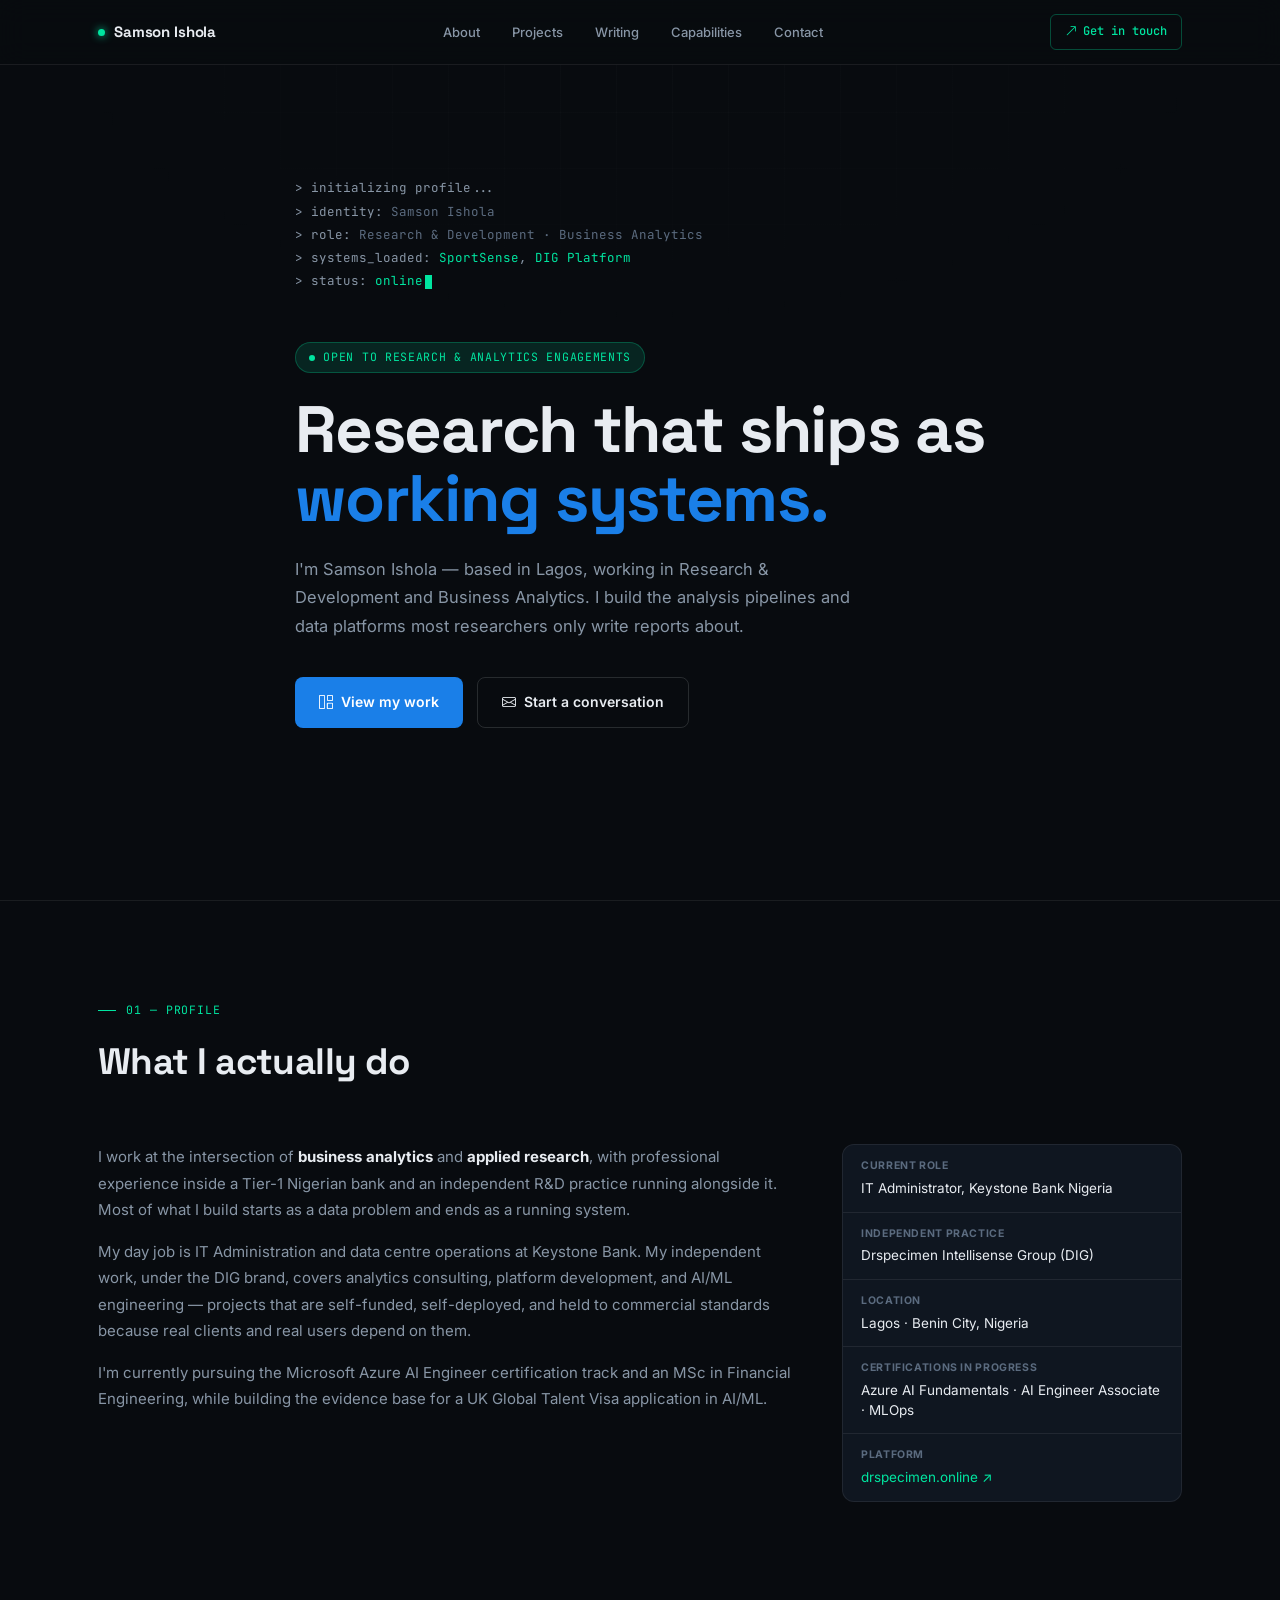
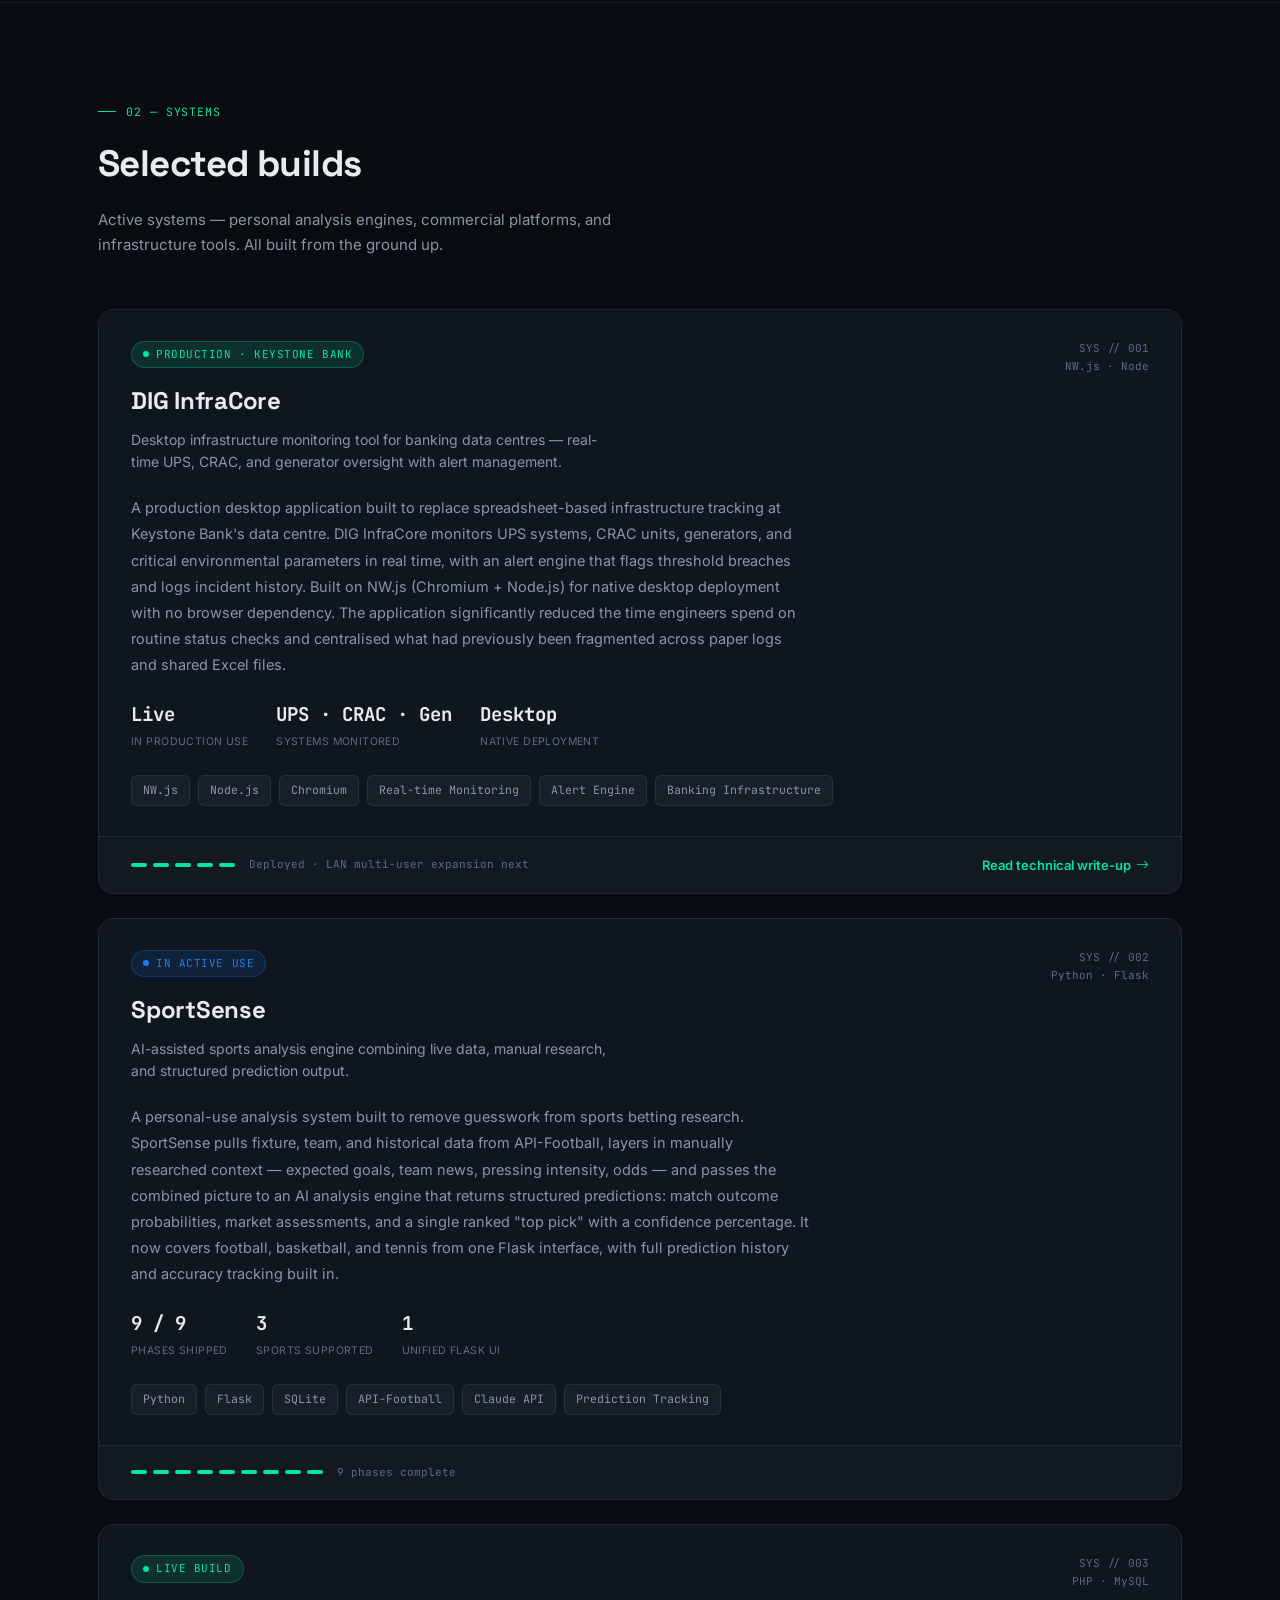
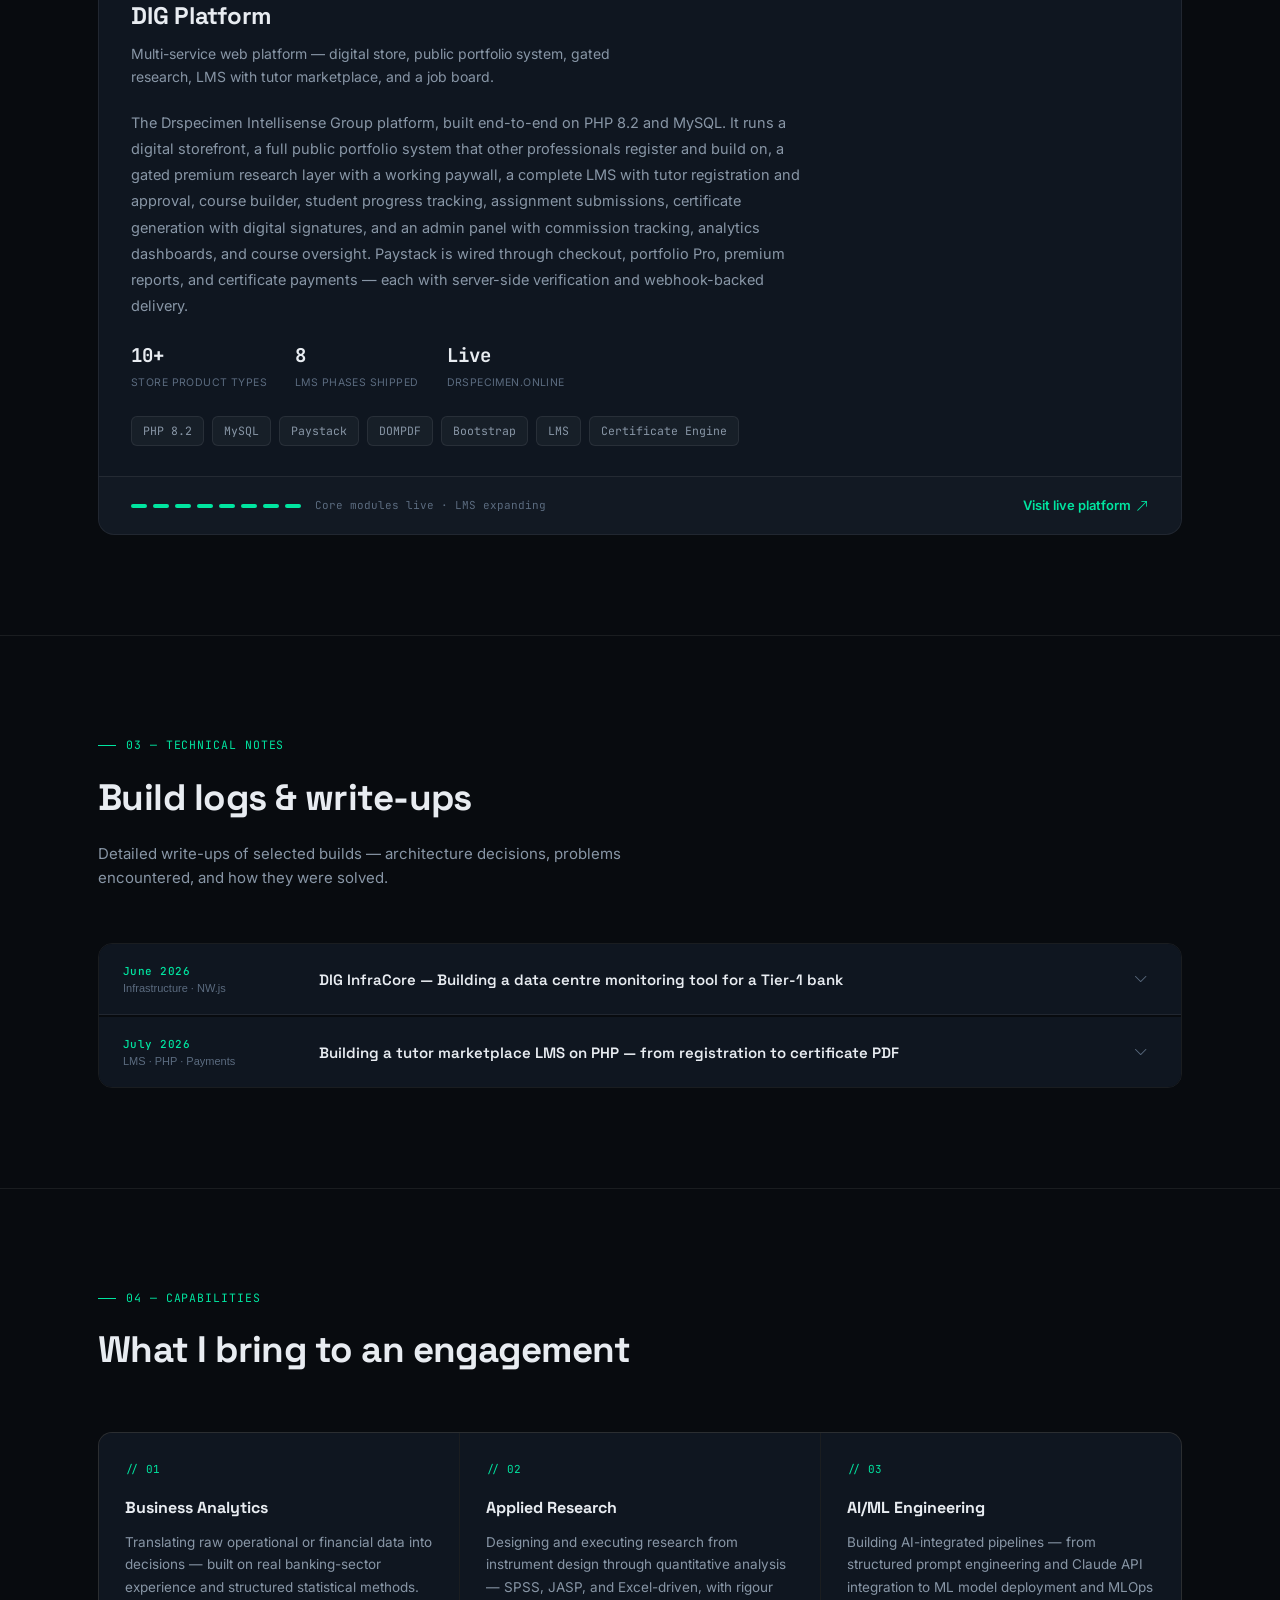
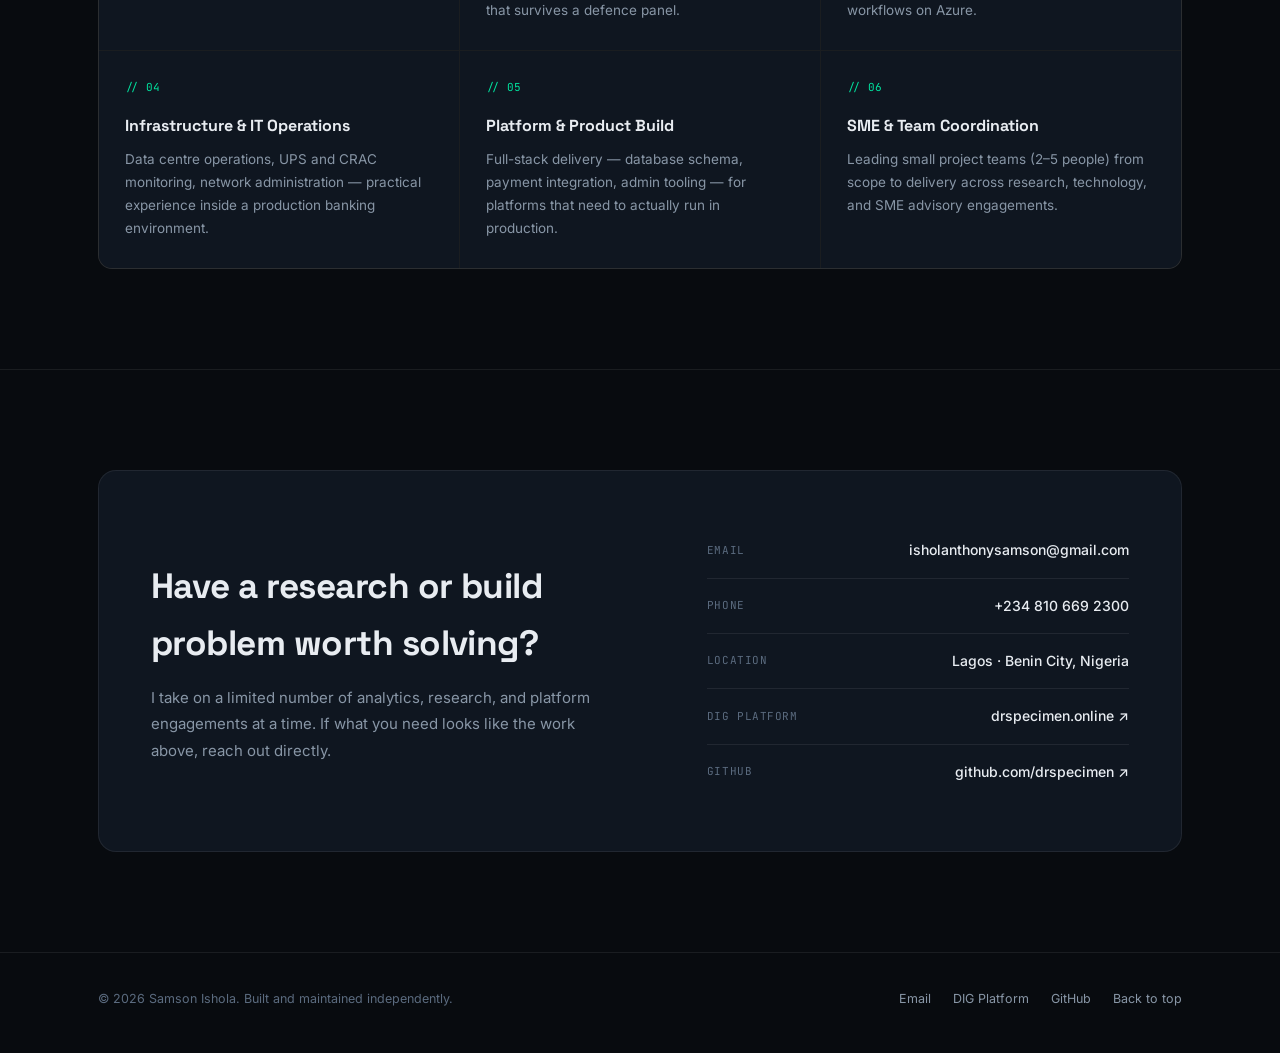
==== index.html @ 11010c59 "Add files via upload" ====
<!DOCTYPE html>
<html lang="en">
<head>
<meta charset="UTF-8">
<meta name="viewport" content="width=device-width, initial-scale=1.0">
<title>Samson Ishola — R&D, Business Analytics, AI/ML Engineering</title>
<meta name="description" content="Samson Ishola — Research & Development professional and AI/ML Engineer. Building data-driven systems including SportSense, DIG InfraCore, and the DIG Platform.">
<meta property="og:title" content="Samson Ishola — R&D & AI/ML Engineering">
<meta property="og:description" content="Research that ships as working systems. Analytics, platform builds, and AI-integrated tools from Lagos, Nigeria.">
<meta property="og:type" content="website">

<link rel="preconnect" href="https://fonts.googleapis.com">
<link href="https://fonts.googleapis.com/css2?family=Inter:wght@400;500;600;700&family=Space+Grotesk:wght@500;600;700&family=JetBrains+Mono:wght@400;500;600&display=swap" rel="stylesheet">
<link href="https://cdn.jsdelivr.net/npm/bootstrap-icons@1.11.3/font/bootstrap-icons.css" rel="stylesheet">
<link rel="stylesheet" href="assets/css/style.css">
<link rel="stylesheet" href="assets/css/writing.css">
</head>
<body>

<div class="bg-grid"></div>

<!-- NAV -->
<nav class="nav">
  <div class="nav-inner">
    <a href="#top" class="nav-brand">
      <span class="dot"></span>
      Samson Ishola
    </a>
    <div class="nav-links">
      <a href="#about">About</a>
      <a href="#projects">Projects</a>
      <a href="#writing">Writing</a>
      <a href="#capabilities">Capabilities</a>
      <a href="#contact">Contact</a>
    </div>
    <a href="#contact" class="nav-cta">
      <i class="bi bi-arrow-up-right"></i> Get in touch
    </a>
    <button class="nav-toggle" id="navToggle" aria-label="Open menu">
      <i class="bi bi-list" style="font-size:20px;"></i>
    </button>
  </div>
</nav>

<div class="mobile-menu" id="mobileMenu">
  <a href="#about">About</a>
  <a href="#projects">Projects</a>
  <a href="#writing">Writing</a>
  <a href="#capabilities">Capabilities</a>
  <a href="#contact">Contact</a>
</div>

<!-- HERO -->
<header class="hero" id="top">
  <div class="container">
    <div class="boot-console" id="bootConsole" aria-hidden="true"></div>
    <div class="hero-content" id="heroContent">
      <div class="hero-eyebrow">
        <span class="pulse"></span>
        Open to research &amp; analytics engagements
      </div>
      <h1>
        Research that ships as<br>
        <span class="accent">working systems.</span>
      </h1>
      <p class="hero-sub">
        I'm Samson Ishola — based in Lagos, working in Research &amp; Development
        and Business Analytics. I build the analysis pipelines and data
        platforms most researchers only write reports about.
      </p>
      <div class="hero-actions">
        <a href="#projects" class="btn btn-primary">
          <i class="bi bi-grid-1x2"></i> View my work
        </a>
        <a href="#contact" class="btn btn-ghost">
          <i class="bi bi-envelope"></i> Start a conversation
        </a>
      </div>
    </div>
  </div>
</header>

<!-- ABOUT -->
<section class="section" id="about">
  <div class="container">
    <div class="section-head">
      <div class="section-tag">01 — Profile</div>
      <h2>What I actually do</h2>
    </div>
    <div class="about-grid">
      <div class="about-text">
        <p>
          I work at the intersection of <strong>business analytics</strong> and
          <strong>applied research</strong>, with professional experience inside
          a Tier-1 Nigerian bank and an independent R&amp;D practice running
          alongside it. Most of what I build starts as a data problem and ends
          as a running system.
        </p>
        <p>
          My day job is IT Administration and data centre operations at
          Keystone Bank. My independent work, under the DIG brand, covers
          analytics consulting, platform development, and AI/ML engineering —
          projects that are self-funded, self-deployed, and held to commercial
          standards because real clients and real users depend on them.
        </p>
        <p>
          I'm currently pursuing the Microsoft Azure AI Engineer certification
          track and an MSc in Financial Engineering, while building the
          evidence base for a UK Global Talent Visa application in AI/ML.
        </p>
      </div>
      <div class="about-meta">
        <div class="meta-block">
          <div class="meta-label">Current role</div>
          <div class="meta-val">IT Administrator, Keystone Bank Nigeria</div>
        </div>
        <div class="meta-block">
          <div class="meta-label">Independent practice</div>
          <div class="meta-val">Drspecimen Intellisense Group (DIG)</div>
        </div>
        <div class="meta-block">
          <div class="meta-label">Location</div>
          <div class="meta-val">Lagos · Benin City, Nigeria</div>
        </div>
        <div class="meta-block">
          <div class="meta-label">Certifications in progress</div>
          <div class="meta-val">Azure AI Fundamentals · AI Engineer Associate · MLOps</div>
        </div>
        <div class="meta-block">
          <div class="meta-label">Platform</div>
          <div class="meta-val"><a href="https://drspecimen.online" target="_blank" rel="noopener" style="color:var(--mint);">drspecimen.online ↗</a></div>
        </div>
      </div>
    </div>
  </div>
</section>

<!-- PROJECTS -->
<section class="section" id="projects">
  <div class="container">
    <div class="section-head">
      <div class="section-tag">02 — Systems</div>
      <h2>Selected builds</h2>
      <p>Active systems — personal analysis engines, commercial platforms, and infrastructure tools. All built from the ground up.</p>
    </div>

    <div class="projects-list">

      <!-- DIG InfraCore -->
      <div class="project-card">
        <div class="project-top">
          <div>
            <div class="project-status status-live">
              <span class="status-dot"></span> Production · Keystone Bank
            </div>
            <div class="project-title">DIG InfraCore</div>
            <div class="project-tagline">
              Desktop infrastructure monitoring tool for banking data centres —
              real-time UPS, CRAC, and generator oversight with alert management.
            </div>
          </div>
          <div class="project-id">SYS // 001<br>NW.js · Node</div>
        </div>

        <div class="project-body">
          <p class="project-desc">
            A production desktop application built to replace spreadsheet-based
            infrastructure tracking at Keystone Bank's data centre. DIG InfraCore
            monitors UPS systems, CRAC units, generators, and critical
            environmental parameters in real time, with an alert engine that
            flags threshold breaches and logs incident history. Built on NW.js
            (Chromium + Node.js) for native desktop deployment with no
            browser dependency. The application significantly reduced the time
            engineers spend on routine status checks and centralised what had
            previously been fragmented across paper logs and shared Excel files.
          </p>

          <div class="metric-row">
            <div class="metric"><span class="num">Live</span><span class="lab">In production use</span></div>
            <div class="metric"><span class="num">UPS · CRAC · Gen</span><span class="lab">Systems monitored</span></div>
            <div class="metric"><span class="num">Desktop</span><span class="lab">Native deployment</span></div>
          </div>

          <div class="tag-row">
            <span class="stack-tag">NW.js</span>
            <span class="stack-tag">Node.js</span>
            <span class="stack-tag">Chromium</span>
            <span class="stack-tag">Real-time Monitoring</span>
            <span class="stack-tag">Alert Engine</span>
            <span class="stack-tag">Banking Infrastructure</span>
          </div>
        </div>

        <div class="project-footer">
          <div class="phase-track">
            <div class="phase-seg"></div><div class="phase-seg"></div>
            <div class="phase-seg"></div><div class="phase-seg"></div>
            <div class="phase-seg"></div>
            <span class="phase-label">Deployed · LAN multi-user expansion next</span>
          </div>
          <a href="projects/infra-core.html" class="proj-link">
            Read technical write-up <i class="bi bi-arrow-right"></i>
          </a>
        </div>
      </div>

      <!-- SportSense -->
      <div class="project-card">
        <div class="project-top">
          <div>
            <div class="project-status status-build">
              <span class="status-dot"></span> In active use
            </div>
            <div class="project-title">SportSense</div>
            <div class="project-tagline">
              AI-assisted sports analysis engine combining live data,
              manual research, and structured prediction output.
            </div>
          </div>
          <div class="project-id">SYS // 002<br>Python · Flask</div>
        </div>

        <div class="project-body">
          <p class="project-desc">
            A personal-use analysis system built to remove guesswork from sports
            betting research. SportSense pulls fixture, team, and historical
            data from API-Football, layers in manually researched context —
            expected goals, team news, pressing intensity, odds — and passes
            the combined picture to an AI analysis engine that returns
            structured predictions: match outcome probabilities, market
            assessments, and a single ranked "top pick" with a confidence
            percentage. It now covers football, basketball, and tennis from
            one Flask interface, with full prediction history and accuracy
            tracking built in.
          </p>

          <div class="metric-row">
            <div class="metric"><span class="num">9 / 9</span><span class="lab">Phases shipped</span></div>
            <div class="metric"><span class="num">3</span><span class="lab">Sports supported</span></div>
            <div class="metric"><span class="num">1</span><span class="lab">Unified Flask UI</span></div>
          </div>

          <div class="tag-row">
            <span class="stack-tag">Python</span>
            <span class="stack-tag">Flask</span>
            <span class="stack-tag">SQLite</span>
            <span class="stack-tag">API-Football</span>
            <span class="stack-tag">Claude API</span>
            <span class="stack-tag">Prediction Tracking</span>
          </div>
        </div>

        <div class="project-footer">
          <div class="phase-track">
            <div class="phase-seg"></div><div class="phase-seg"></div><div class="phase-seg"></div>
            <div class="phase-seg"></div><div class="phase-seg"></div><div class="phase-seg"></div>
            <div class="phase-seg"></div><div class="phase-seg"></div><div class="phase-seg"></div>
            <span class="phase-label">9 phases complete</span>
          </div>
        </div>
      </div>

      <!-- DIG Platform -->
      <div class="project-card">
        <div class="project-top">
          <div>
            <div class="project-status status-live">
              <span class="status-dot"></span> Live build
            </div>
            <div class="project-title">DIG Platform</div>
            <div class="project-tagline">
              Multi-service web platform — digital store, public portfolio system,
              gated research, LMS with tutor marketplace, and a job board.
            </div>
          </div>
          <div class="project-id">SYS // 003<br>PHP · MySQL</div>
        </div>

        <div class="project-body">
          <p class="project-desc">
            The Drspecimen Intellisense Group platform, built end-to-end on
            PHP 8.2 and MySQL. It runs a digital storefront, a full public
            portfolio system that other professionals register and build on,
            a gated premium research layer with a working paywall, a complete
            LMS with tutor registration and approval, course builder, student
            progress tracking, assignment submissions, certificate generation
            with digital signatures, and an admin panel with commission tracking,
            analytics dashboards, and course oversight. Paystack is wired
            through checkout, portfolio Pro, premium reports, and certificate
            payments — each with server-side verification and webhook-backed
            delivery.
          </p>

          <div class="metric-row">
            <div class="metric"><span class="num">10+</span><span class="lab">Store product types</span></div>
            <div class="metric"><span class="num">8</span><span class="lab">LMS phases shipped</span></div>
            <div class="metric"><span class="num">Live</span><span class="lab">drspecimen.online</span></div>
          </div>

          <div class="tag-row">
            <span class="stack-tag">PHP 8.2</span>
            <span class="stack-tag">MySQL</span>
            <span class="stack-tag">Paystack</span>
            <span class="stack-tag">DOMPDF</span>
            <span class="stack-tag">Bootstrap</span>
            <span class="stack-tag">LMS</span>
            <span class="stack-tag">Certificate Engine</span>
          </div>
        </div>

        <div class="project-footer">
          <div class="phase-track">
            <div class="phase-seg"></div><div class="phase-seg"></div><div class="phase-seg"></div>
            <div class="phase-seg"></div><div class="phase-seg"></div><div class="phase-seg"></div>
            <div class="phase-seg"></div><div class="phase-seg"></div>
            <span class="phase-label">Core modules live · LMS expanding</span>
          </div>
          <a href="https://drspecimen.online" target="_blank" rel="noopener" class="proj-link">
            Visit live platform <i class="bi bi-arrow-up-right"></i>
          </a>
        </div>
      </div>

    </div>
  </div>
</section>

<!-- TECHNICAL WRITING -->
<section class="section" id="writing">
  <div class="container">
    <div class="section-head">
      <div class="section-tag">03 — Technical Notes</div>
      <h2>Build logs &amp; write-ups</h2>
      <p>Detailed write-ups of selected builds — architecture decisions, problems encountered, and how they were solved.</p>
    </div>

    <div class="writing-list">

      <!-- Entry 1 — DIG InfraCore -->
      <article class="writing-entry" id="note-infracore">
        <button class="writing-toggle" onclick="toggleWriting('note-infracore')" aria-expanded="false">
          <div class="wt-left">
            <span class="wt-date">June 2026</span>
            <span class="wt-tag">Infrastructure · NW.js</span>
          </div>
          <div class="wt-title">
            DIG InfraCore — Building a data centre monitoring tool for a Tier-1 bank
          </div>
          <div class="wt-chevron"><i class="bi bi-chevron-down"></i></div>
        </button>

        <div class="writing-body" id="note-infracore-body" hidden>
          <div class="writing-content">
            <h3>The problem</h3>
            <p>
              Keystone Bank's data centre infrastructure — UPS arrays, CRAC
              cooling units, generators — was tracked across a combination of
              paper logs, shared Excel files, and individual engineer memory.
              There was no single view of system status, no threshold alerting,
              and no incident history. The cost was time: engineers spent part
              of every shift manually checking and recording readings that could
              be centralised.
            </p>

            <h3>Architecture decision: why NW.js</h3>
            <p>
              A web app was the obvious first instinct. The problem: the data
              centre environment has strict network controls and no guaranteed
              internet access for internal tools. NW.js (formerly Node-WebKit)
              gave us a Chromium rendering engine plus full Node.js access in a
              single desktop binary — no browser needed, no server to host, no
              network dependency. The UI is built in plain HTML/CSS/JS, which
              meant rapid iteration, and Node handles the file system and any
              local data persistence.
            </p>

            <h3>What it does</h3>
            <ul>
              <li>Real-time status dashboard across UPS, CRAC, and generator systems</li>
              <li>Configurable threshold alerts — visual and logged — when readings exceed set parameters</li>
              <li>Incident history log with timestamps and engineer notes</li>
              <li>Export-ready shift reports replacing the manual log sheets</li>
            </ul>

            <h3>Result</h3>
            <p>
              The tool is in production use. It replaced the fragmented tracking
              system and reduced the time spent on routine status checks. The
              next planned evolution is a LAN multi-user architecture so that
              all engineers on a shift share a single live view without needing
              a central server.
            </p>

            <!-- Screenshot placeholder — replace src with real screenshot -->
            <div class="screenshot-grid">
              <div class="screenshot-placeholder">
                <i class="bi bi-display"></i>
                <span>Dashboard screenshot</span>
                <small>Add screenshot: assets/img/infracore-dashboard.png</small>
              </div>
              <div class="screenshot-placeholder">
                <i class="bi bi-bell"></i>
                <span>Alert panel</span>
                <small>Add screenshot: assets/img/infracore-alerts.png</small>
              </div>
            </div>

            <div class="writing-tags">
              <span>NW.js</span><span>Node.js</span><span>Infrastructure</span>
              <span>Banking</span><span>Desktop App</span>
            </div>
          </div>
        </div>
      </article>

      <!-- Entry 2 — DIG LMS -->
      <article class="writing-entry" id="note-lms">
        <button class="writing-toggle" onclick="toggleWriting('note-lms')" aria-expanded="false">
          <div class="wt-left">
            <span class="wt-date">July 2026</span>
            <span class="wt-tag">LMS · PHP · Payments</span>
          </div>
          <div class="wt-title">
            Building a tutor marketplace LMS on PHP — from registration to certificate PDF
          </div>
          <div class="wt-chevron"><i class="bi bi-chevron-down"></i></div>
        </button>

        <div class="writing-body" id="note-lms-body" hidden>
          <div class="writing-content">
            <h3>Scope</h3>
            <p>
              The DIG Courses module adds a full learning management system to
              the DIG Platform — tutor registration with admin approval, a
              drag-and-drop course builder, student enrollment with Paystack
              payment handling, lesson progress tracking, assignment submissions,
              discussion forums per course, and certificate generation as a
              signed PDF.
            </p>

            <h3>The enrollment isolation problem</h3>
            <p>
              An early version of the system used a browser cookie keyed only
              by <code>course_id</code> to track enrollment. This meant that if
              two students used the same browser on the same device, the second
              student would see the first student's progress, completion status,
              and certificate — including the wrong name on the certificate.
              The fix was to remove cookie-based enrollment detection entirely
              from all page-render files and scope every lookup to the logged-in
              student's session email: <code>WHERE course_id = :cid AND student_email = :email</code>.
            </p>

            <h3>Certificate generation</h3>
            <p>
              Certificates are generated as A4 landscape PDFs using DOMPDF.
              The template embeds: the student's name, course title, issue date,
              a unique credential ID, the tutor's drawn signature (captured as
              a base64 PNG from a canvas pad in the tutor dashboard), and the
              DIG founder signature. All images are embedded as base64 data URIs
              so DOMPDF doesn't need HTTP access. The PHP GD extension is
              required — a dependency that's easy to miss on fresh XAMPP setups.
            </p>

            <h3>Commission tracking</h3>
            <p>
              When a paid course sells, the platform records the gross amount,
              the DIG platform fee (configurable in admin settings), and the
              tutor's cut in a <code>tutor_earnings</code> table. Admins can
              review per-tutor balances, see bank details, and mark payouts as
              completed. A key bug fixed during build: <code>getSetting()</code>
              returns an empty string for missing keys, not <code>null</code>,
              so using <code>??</code> instead of <code>?:</code> caused the
              commission rate to silently evaluate to 0%.
            </p>

            <div class="screenshot-grid">
              <div class="screenshot-placeholder">
                <i class="bi bi-mortarboard"></i>
                <span>Course builder</span>
                <small>Add screenshot: assets/img/lms-builder.png</small>
              </div>
              <div class="screenshot-placeholder">
                <i class="bi bi-award"></i>
                <span>Certificate PDF output</span>
                <small>Add screenshot: assets/img/lms-cert.png</small>
              </div>
            </div>

            <div class="writing-tags">
              <span>PHP 8.2</span><span>MySQL</span><span>DOMPDF</span>
              <span>Paystack</span><span>LMS</span><span>Certificate Generation</span>
            </div>
          </div>
        </div>
      </article>

      <!-- Add more entries here — template below -->
      <!--
      <article class="writing-entry" id="note-YOUR-ID">
        <button class="writing-toggle" onclick="toggleWriting('note-YOUR-ID')" aria-expanded="false">
          <div class="wt-left">
            <span class="wt-date">Month Year</span>
            <span class="wt-tag">Topic · Stack</span>
          </div>
          <div class="wt-title">Your title here</div>
          <div class="wt-chevron"><i class="bi bi-chevron-down"></i></div>
        </button>
        <div class="writing-body" id="note-YOUR-ID-body" hidden>
          <div class="writing-content">
            <h3>Section</h3>
            <p>Content here.</p>
            <div class="screenshot-grid">
              <div class="screenshot-placeholder">
                <i class="bi bi-image"></i>
                <span>Label</span>
                <small>assets/img/filename.png</small>
              </div>
            </div>
          </div>
        </div>
      </article>
      -->

    </div>
  </div>
</section>

<!-- CAPABILITIES -->
<section class="section" id="capabilities">
  <div class="container">
    <div class="section-head">
      <div class="section-tag">04 — Capabilities</div>
      <h2>What I bring to an engagement</h2>
    </div>

    <div class="cap-grid">
      <div class="cap-cell">
        <div class="cap-icon">// 01</div>
        <h4>Business Analytics</h4>
        <p>Translating raw operational or financial data into decisions — built on real banking-sector experience and structured statistical methods.</p>
      </div>
      <div class="cap-cell">
        <div class="cap-icon">// 02</div>
        <h4>Applied Research</h4>
        <p>Designing and executing research from instrument design through quantitative analysis — SPSS, JASP, and Excel-driven, with rigour that survives a defence panel.</p>
      </div>
      <div class="cap-cell">
        <div class="cap-icon">// 03</div>
        <h4>AI/ML Engineering</h4>
        <p>Building AI-integrated pipelines — from structured prompt engineering and Claude API integration to ML model deployment and MLOps workflows on Azure.</p>
      </div>
      <div class="cap-cell">
        <div class="cap-icon">// 04</div>
        <h4>Infrastructure &amp; IT Operations</h4>
        <p>Data centre operations, UPS and CRAC monitoring, network administration — practical experience inside a production banking environment.</p>
      </div>
      <div class="cap-cell">
        <div class="cap-icon">// 05</div>
        <h4>Platform &amp; Product Build</h4>
        <p>Full-stack delivery — database schema, payment integration, admin tooling — for platforms that need to actually run in production.</p>
      </div>
      <div class="cap-cell">
        <div class="cap-icon">// 06</div>
        <h4>SME &amp; Team Coordination</h4>
        <p>Leading small project teams (2–5 people) from scope to delivery across research, technology, and SME advisory engagements.</p>
      </div>
    </div>
  </div>
</section>

<!-- CONTACT -->
<section class="section" id="contact">
  <div class="container">
    <div class="contact-panel">
      <div>
        <h2>Have a research or build problem worth solving?</h2>
        <p>
          I take on a limited number of analytics, research, and platform
          engagements at a time. If what you need looks like the work above,
          reach out directly.
        </p>
      </div>
      <div class="contact-list">
        <div class="contact-row">
          <span class="k">Email</span>
          <a class="v" href="mailto:isholanthonysamson@gmail.com">isholanthonysamson@gmail.com</a>
        </div>
        <div class="contact-row">
          <span class="k">Phone</span>
          <a class="v" href="tel:+2348106692300">+234 810 669 2300</a>
        </div>
        <div class="contact-row">
          <span class="k">Location</span>
          <span class="v">Lagos · Benin City, Nigeria</span>
        </div>
        <div class="contact-row">
          <span class="k">DIG Platform</span>
          <a class="v" href="https://drspecimen.online" target="_blank" rel="noopener">drspecimen.online ↗</a>
        </div>
        <div class="contact-row">
          <span class="k">GitHub</span>
          <a class="v" href="https://github.com/drspecimen" target="_blank" rel="noopener">github.com/drspecimen ↗</a>
        </div>
      </div>
    </div>
  </div>
</section>

<!-- FOOTER -->
<footer class="site-footer">
  <div class="container">
    <div class="footer-inner">
      <small>&copy; <span id="year"></span> Samson Ishola. Built and maintained independently.</small>
      <div class="footer-links">
        <a href="mailto:isholanthonysamson@gmail.com">Email</a>
        <a href="https://drspecimen.online" target="_blank" rel="noopener">DIG Platform</a>
        <a href="https://github.com/drspecimen" target="_blank" rel="noopener">GitHub</a>
        <a href="#top">Back to top</a>
      </div>
    </div>
  </div>
</footer>

<script src="assets/js/main.js"></script>
<script>
function toggleWriting(id) {
  const article = document.getElementById(id);
  const body    = document.getElementById(id + '-body');
  const btn     = article.querySelector('.writing-toggle');
  const icon    = btn.querySelector('.wt-chevron i');
  const isOpen  = !body.hidden;

  body.hidden = isOpen;
  btn.setAttribute('aria-expanded', String(!isOpen));
  icon.className = isOpen ? 'bi bi-chevron-down' : 'bi bi-chevron-up';
  article.classList.toggle('open', !isOpen);

  if (!isOpen) {
    setTimeout(() => article.scrollIntoView({ behavior:'smooth', block:'nearest' }), 50);
  }
}
</script>
</body>
</html>
---- assets/css/style.css ----
/* ============================================================
   SAMSON ISHOLA — Portfolio
   Design tokens
============================================================ */
:root {
  --bg:        #080B0F;
  --panel:     #0F1620;
  --panel-2:   #131C28;
  --border:    rgba(232,236,241,0.08);
  --border-2:  rgba(232,236,241,0.14);
  --blue:      #1A7FE8;
  --blue-dim:  rgba(26,127,232,0.12);
  --mint:      #00E5A0;
  --mint-dim:  rgba(0,229,160,0.12);
  --text:      #E8ECF1;
  --muted:     #5B6B7F;
  --muted-2:   #8896A6;

  --font-display: 'Space Grotesk', sans-serif;
  --font-body:    'Inter', sans-serif;
  --font-mono:    'JetBrains Mono', monospace;
}

* , *::before, *::after { box-sizing: border-box; margin: 0; padding: 0; }

html { scroll-behavior: smooth; }

body {
  background: var(--bg);
  color: var(--text);
  font-family: var(--font-body);
  font-size: 15px;
  line-height: 1.6;
  overflow-x: hidden;
}

a { color: inherit; text-decoration: none; }

img { max-width: 100%; display: block; }

::selection { background: var(--blue-dim); color: var(--mint); }

/* Focus visibility */
a:focus-visible, button:focus-visible {
  outline: 2px solid var(--mint);
  outline-offset: 3px;
  border-radius: 4px;
}

@media (prefers-reduced-motion: reduce) {
  * { animation-duration: 0.01ms !important; animation-iteration-count: 1 !important; transition-duration: 0.01ms !important; }
}

.container {
  max-width: 1140px;
  margin: 0 auto;
  padding: 0 28px;
}

/* Background grid texture — subtle, like a dashboard canvas */
.bg-grid {
  position: fixed;
  inset: 0;
  z-index: 0;
  pointer-events: none;
  background-image:
    linear-gradient(rgba(232,236,241,0.025) 1px, transparent 1px),
    linear-gradient(90deg, rgba(232,236,241,0.025) 1px, transparent 1px);
  background-size: 56px 56px;
  mask-image: radial-gradient(ellipse 70% 55% at 50% 0%, black 0%, transparent 70%);
}

/* ============================================================
   NAV
============================================================ */
.nav {
  position: fixed;
  top: 0; left: 0; right: 0;
  z-index: 100;
  background: rgba(8,11,15,0.82);
  backdrop-filter: blur(14px);
  border-bottom: 1px solid var(--border);
}
.nav-inner {
  max-width: 1140px;
  margin: 0 auto;
  padding: 0 28px;
  height: 64px;
  display: flex;
  align-items: center;
  justify-content: space-between;
}
.nav-brand {
  display: flex;
  align-items: center;
  gap: 9px;
  font-family: var(--font-display);
  font-weight: 700;
  font-size: 15px;
  letter-spacing: -0.01em;
}
.nav-brand .dot {
  width: 7px; height: 7px;
  border-radius: 50%;
  background: var(--mint);
  box-shadow: 0 0 8px var(--mint);
  flex-shrink: 0;
}
.nav-links {
  display: flex;
  align-items: center;
  gap: 32px;
}
.nav-links a {
  font-size: 13px;
  font-weight: 500;
  color: var(--muted-2);
  transition: color .18s;
  position: relative;
}
.nav-links a:hover { color: var(--text); }
.nav-cta {
  font-family: var(--font-mono);
  font-size: 12px;
  font-weight: 500;
  color: var(--mint);
  border: 1px solid rgba(0,229,160,0.3);
  padding: 7px 14px;
  border-radius: 6px;
  transition: all .2s;
  display: flex;
  align-items: center;
  gap: 6px;
}
.nav-cta:hover { background: var(--mint-dim); border-color: var(--mint); }
.nav-toggle { display: none; }

@media (max-width: 760px) {
  .nav-links { display: none; }
  .nav-toggle {
    display: flex; align-items: center; justify-content: center;
    width: 34px; height: 34px; background: var(--panel);
    border: 1px solid var(--border); border-radius: 7px;
    color: var(--text); cursor: pointer;
  }
}

/* ============================================================
   HERO — boot sequence
============================================================ */
.hero {
  position: relative;
  min-height: 100vh;
  display: flex;
  align-items: center;
  padding: 140px 0 80px;
}

.boot-console {
  font-family: var(--font-mono);
  font-size: 12.5px;
  line-height: 1.85;
  color: var(--muted-2);
  margin-bottom: 36px;
  min-height: 130px;
}
.boot-line { opacity: 0; animation: bootIn 0.4s ease forwards; white-space: pre-wrap; }
.boot-line .ok { color: var(--mint); }
.boot-line .label { color: var(--muted); }
.boot-cursor {
  display: inline-block;
  width: 7px; height: 14px;
  background: var(--mint);
  margin-left: 2px;
  animation: blink 1s steps(1) infinite;
  vertical-align: middle;
}
@keyframes bootIn { to { opacity: 1; } }
@keyframes blink { 50% { opacity: 0; } }

.hero-content { opacity: 0; animation: heroReveal 0.7s ease forwards; animation-delay: 2.1s; }
@keyframes heroReveal { from { opacity: 0; transform: translateY(14px); } to { opacity: 1; transform: translateY(0); } }

.hero-eyebrow {
  display: inline-flex;
  align-items: center;
  gap: 8px;
  font-family: var(--font-mono);
  font-size: 11.5px;
  color: var(--mint);
  background: var(--mint-dim);
  border: 1px solid rgba(0,229,160,0.25);
  padding: 5px 13px;
  border-radius: 20px;
  margin-bottom: 22px;
  text-transform: uppercase;
  letter-spacing: 0.06em;
}
.hero-eyebrow .pulse {
  width: 6px; height: 6px; border-radius: 50%;
  background: var(--mint);
  animation: pulse 2s ease infinite;
}
@keyframes pulse { 0%,100% { opacity: 1; } 50% { opacity: 0.3; } }

.hero h1 {
  font-family: var(--font-display);
  font-size: clamp(2.4rem, 6vw, 4.1rem);
  font-weight: 700;
  letter-spacing: -0.02em;
  line-height: 1.05;
  margin-bottom: 22px;
  max-width: 850px;
}
.hero h1 .accent { color: var(--blue); }

.hero-sub {
  font-size: 16.5px;
  color: var(--muted-2);
  line-height: 1.75;
  max-width: 560px;
  margin-bottom: 36px;
}

.hero-actions { display: flex; gap: 14px; flex-wrap: wrap; margin-bottom: 56px; }

.btn {
  display: inline-flex;
  align-items: center;
  gap: 8px;
  padding: 13px 24px;
  border-radius: 8px;
  font-size: 14px;
  font-weight: 600;
  font-family: var(--font-body);
  cursor: pointer;
  transition: all .22s;
  border: none;
}
.btn-primary { background: var(--blue); color: #fff; }
.btn-primary:hover { background: #1568c4; transform: translateY(-1px); box-shadow: 0 6px 22px rgba(26,127,232,0.28); }
.btn-ghost { background: transparent; color: var(--text); border: 1px solid var(--border-2); }
.btn-ghost:hover { border-color: var(--mint); color: var(--mint); }

.hero-stats {
  display: grid;
  grid-template-columns: repeat(4, auto);
  gap: 38px;
}
.hstat-num {
  font-family: var(--font-mono);
  font-size: 26px;
  font-weight: 700;
  color: var(--text);
  line-height: 1;
}
.hstat-num .unit { color: var(--mint); font-size: 16px; }
.hstat-label {
  font-size: 11.5px;
  color: var(--muted);
  margin-top: 6px;
  text-transform: uppercase;
  letter-spacing: 0.04em;
}
@media (max-width: 700px) {
  .hero-stats { grid-template-columns: repeat(2, auto); gap: 28px 38px; }
}

/* ============================================================
   SECTION SCAFFOLDING
============================================================ */
.section { position: relative; padding: 100px 0; border-top: 1px solid var(--border); }
.section-head { margin-bottom: 52px; max-width: 640px; }
.section-tag {
  font-family: var(--font-mono);
  font-size: 11.5px;
  color: var(--mint);
  text-transform: uppercase;
  letter-spacing: 0.08em;
  margin-bottom: 14px;
  display: flex;
  align-items: center;
  gap: 10px;
}
.section-tag::before {
  content: '';
  width: 18px; height: 1px;
  background: var(--mint);
}
.section-head h2 {
  font-family: var(--font-display);
  font-size: clamp(1.7rem, 3.4vw, 2.3rem);
  font-weight: 700;
  letter-spacing: -0.015em;
  margin-bottom: 14px;
}
.section-head p { color: var(--muted-2); font-size: 15px; line-height: 1.7; }

/* ============================================================
   ABOUT
============================================================ */
.about-grid {
  display: grid;
  grid-template-columns: 1.1fr 0.9fr;
  gap: 56px;
  align-items: start;
}
.about-body p { color: var(--muted-2); font-size: 15.5px; line-height: 1.85; margin-bottom: 18px; }
.about-body p strong { color: var(--text); font-weight: 600; }

.focus-list { display: flex; flex-direction: column; gap: 0; margin-top: 28px; }
.focus-row {
  display: flex; align-items: baseline; gap: 16px;
  padding: 16px 0;
  border-top: 1px solid var(--border);
}
.focus-row:first-child { border-top: none; }
.focus-tag {
  font-family: var(--font-mono);
  font-size: 12px;
  color: var(--blue);
  width: 86px;
  flex-shrink: 0;
}
.focus-row span:last-child { color: var(--muted-2); font-size: 14px; }

.panel-card {
  background: var(--panel);
  border: 1px solid var(--border);
  border-radius: 14px;
  padding: 28px;
}
.panel-card-head {
  display: flex; align-items: center; justify-content: space-between;
  margin-bottom: 20px; padding-bottom: 18px;
  border-bottom: 1px solid var(--border);
}
.panel-card-head span {
  font-family: var(--font-mono);
  font-size: 11px;
  color: var(--muted);
  text-transform: uppercase;
  letter-spacing: 0.06em;
}
.dot-row { display: flex; gap: 5px; }
.dot-row i { width: 7px; height: 7px; border-radius: 50%; background: var(--border-2); }
.dot-row i:nth-child(1) { background: #E8584F; }
.dot-row i:nth-child(2) { background: #F0B132; }
.dot-row i:nth-child(3) { background: var(--mint); }

.stack-row { display: flex; align-items: center; justify-content: space-between; padding: 11px 0; border-bottom: 1px solid var(--border); }
.stack-row:last-child { border-bottom: none; }
.stack-row .k { font-size: 13px; color: var(--muted-2); }
.stack-row .v { font-family: var(--font-mono); font-size: 12.5px; color: var(--text); }

/* ============================================================
   PROJECTS — "deployed systems" treatment
============================================================ */
.projects-list { display: flex; flex-direction: column; gap: 24px; }

.project-card {
  background: var(--panel);
  border: 1px solid var(--border);
  border-radius: 16px;
  overflow: hidden;
  transition: border-color .25s;
}
.project-card:hover { border-color: var(--border-2); }

.project-top {
  display: flex; align-items: flex-start; justify-content: space-between;
  gap: 24px;
  padding: 30px 32px 0;
}
.project-status {
  display: inline-flex; align-items: center; gap: 7px;
  font-family: var(--font-mono);
  font-size: 11px;
  text-transform: uppercase;
  letter-spacing: 0.05em;
  padding: 4px 11px;
  border-radius: 20px;
  margin-bottom: 14px;
}
.status-live { background: var(--mint-dim); color: var(--mint); border: 1px solid rgba(0,229,160,0.25); }
.status-build { background: var(--blue-dim); color: var(--blue); border: 1px solid rgba(26,127,232,0.25); }
.status-dot { width: 6px; height: 6px; border-radius: 50%; background: currentColor; }

.project-title { font-family: var(--font-display); font-size: 1.5rem; font-weight: 700; margin-bottom: 8px; letter-spacing: -0.01em; }
.project-tagline { color: var(--muted-2); font-size: 14px; max-width: 480px; line-height: 1.6; }

.project-id { font-family: var(--font-mono); font-size: 11px; color: var(--muted); text-align: right; flex-shrink: 0; white-space: nowrap; }

.project-body { padding: 22px 32px 30px; }
.project-desc { color: var(--muted-2); font-size: 14.5px; line-height: 1.8; margin-bottom: 22px; max-width: 680px; }

.metric-row { display: flex; gap: 28px; margin-bottom: 24px; flex-wrap: wrap; }
.metric { display: flex; flex-direction: column; gap: 4px; }
.metric .num { font-family: var(--font-mono); font-size: 19px; font-weight: 700; color: var(--text); }
.metric .lab { font-size: 10.5px; color: var(--muted); text-transform: uppercase; letter-spacing: 0.04em; }

.tag-row { display: flex; gap: 8px; flex-wrap: wrap; }
.stack-tag {
  font-family: var(--font-mono);
  font-size: 11.5px;
  color: var(--muted-2);
  background: rgba(232,236,241,0.04);
  border: 1px solid var(--border);
  padding: 5px 11px;
  border-radius: 6px;
}

.project-footer {
  display: flex; align-items: center; justify-content: space-between;
  padding: 18px 32px;
  border-top: 1px solid var(--border);
  background: rgba(255,255,255,0.012);
}
.phase-track { display: flex; align-items: center; gap: 6px; }
.phase-seg { width: 16px; height: 4px; border-radius: 2px; background: var(--mint); }
.phase-seg.todo { background: var(--border-2); }
.phase-label { font-family: var(--font-mono); font-size: 11px; color: var(--muted); margin-left: 8px; }

.project-link { font-size: 13px; font-weight: 600; color: var(--blue); display: flex; align-items: center; gap: 6px; transition: gap .2s; }
.project-link:hover { gap: 9px; color: var(--mint); }

@media (max-width: 700px) {
  .project-top { flex-direction: column; gap: 8px; padding: 26px 22px 0; }
  .project-id { text-align: left; }
  .project-body { padding: 18px 22px 26px; }
  .project-footer { padding: 16px 22px; flex-direction: column; gap: 10px; align-items: flex-start; }
}

/* ============================================================
   CAPABILITIES
============================================================ */
.cap-grid { display: grid; grid-template-columns: repeat(3, 1fr); gap: 1px; background: var(--border); border-radius: 14px; overflow: hidden; border: 1px solid var(--border); }
.cap-cell { background: var(--panel); padding: 28px 26px; }
.cap-icon { font-family: var(--font-mono); font-size: 11px; color: var(--mint); margin-bottom: 16px; }
.cap-cell h4 { font-family: var(--font-display); font-size: 16px; font-weight: 700; margin-bottom: 10px; }
.cap-cell p { font-size: 13.5px; color: var(--muted-2); line-height: 1.7; }
@media (max-width: 760px) { .cap-grid { grid-template-columns: 1fr; } }

/* ============================================================
   CONTACT
============================================================ */
.contact-panel {
  background: var(--panel);
  border: 1px solid var(--border);
  border-radius: 18px;
  padding: 52px;
  display: grid;
  grid-template-columns: 1.1fr 0.9fr;
  gap: 40px;
  align-items: center;
}
.contact-panel h2 { font-family: var(--font-display); font-size: clamp(1.7rem, 3vw, 2.2rem); font-weight: 700; margin-bottom: 14px; letter-spacing: -0.015em; }
.contact-panel > div:first-child p { color: var(--muted-2); font-size: 15px; line-height: 1.75; max-width: 460px; }

.contact-list { display: flex; flex-direction: column; gap: 0; }
.contact-row {
  display: flex; align-items: center; justify-content: space-between;
  padding: 16px 0;
  border-bottom: 1px solid var(--border);
  transition: padding-left .2s;
}
.contact-row:last-child { border-bottom: none; }
.contact-row:hover { padding-left: 6px; }
.contact-row .k { font-family: var(--font-mono); font-size: 11px; color: var(--muted); text-transform: uppercase; letter-spacing: 0.05em; }
.contact-row .v { font-size: 14px; color: var(--text); font-weight: 500; }
.contact-row a.v:hover { color: var(--mint); }

@media (max-width: 760px) {
  .contact-panel { grid-template-columns: 1fr; padding: 32px 26px; }
}

/* ============================================================
   FOOTER
============================================================ */
.site-footer { padding: 36px 0 44px; border-top: 1px solid var(--border); }
.footer-inner { display: flex; align-items: center; justify-content: space-between; flex-wrap: wrap; gap: 14px; }
.footer-inner small { color: var(--muted); font-size: 12.5px; }
.footer-links { display: flex; gap: 22px; }
.footer-links a { font-size: 12.5px; color: var(--muted-2); transition: color .18s; }
.footer-links a:hover { color: var(--mint); }

/* ============================================================
   MOBILE MENU
============================================================ */
.mobile-menu {
  position: fixed; inset: 64px 0 0 0; z-index: 99;
  background: var(--bg);
  display: none;
  flex-direction: column;
  padding: 32px 28px;
  gap: 4px;
}
.mobile-menu.open { display: flex; }
.mobile-menu a {
  font-family: var(--font-display);
  font-size: 22px; font-weight: 600;
  padding: 16px 0;
  border-bottom: 1px solid var(--border);
  color: var(--text);
}

@media (max-width: 760px) {
  .hero { padding: 110px 0 60px; }
  .about-grid { grid-template-columns: 1fr; gap: 36px; }
  .section { padding: 70px 0; }
}
---- assets/css/writing.css ----
/* ============================================================
   WRITING SECTION — Technical notes & build logs
   Extends the existing style.css design tokens
============================================================ */

/* ── Section nav update for Writing link ── */
.section-head p {
  color: var(--muted-2);
  font-size: 15px;
  max-width: 560px;
  margin-top: 10px;
  line-height: 1.65;
}

/* ── Writing list ── */
.writing-list {
  display: flex;
  flex-direction: column;
  gap: 2px;
  border: 1px solid var(--border);
  border-radius: 14px;
  overflow: hidden;
}

/* ── Writing entry ── */
.writing-entry {
  background: var(--panel);
  border-bottom: 1px solid var(--border);
  transition: background .18s;
}
.writing-entry:last-child { border-bottom: none; }
.writing-entry.open { background: var(--panel-2); }

/* ── Toggle button ── */
.writing-toggle {
  width: 100%;
  background: none;
  border: none;
  cursor: pointer;
  padding: 20px 24px;
  display: grid;
  grid-template-columns: 180px 1fr 32px;
  align-items: center;
  gap: 16px;
  text-align: left;
  color: var(--text);
  transition: background .18s;
}
.writing-toggle:hover { background: rgba(255,255,255,.03); }

@media (max-width: 640px) {
  .writing-toggle {
    grid-template-columns: 1fr 28px;
    grid-template-rows: auto auto;
  }
  .wt-left { grid-column: 1; }
  .wt-title { grid-column: 1; }
  .wt-chevron { grid-column: 2; grid-row: 1; }
}

.wt-left {
  display: flex;
  flex-direction: column;
  gap: 4px;
}
.wt-date {
  font-family: var(--font-mono);
  font-size: 11px;
  color: var(--mint);
  font-weight: 500;
  letter-spacing: .04em;
}
.wt-tag {
  font-size: 11px;
  color: var(--muted);
  font-weight: 500;
}
.wt-title {
  font-family: var(--font-display);
  font-size: 15px;
  font-weight: 600;
  color: var(--text);
  line-height: 1.4;
}
.writing-entry.open .wt-title { color: var(--mint); }
.wt-chevron {
  display: flex;
  align-items: center;
  justify-content: center;
  color: var(--muted);
  font-size: 14px;
  transition: transform .22s;
}
.writing-entry.open .wt-chevron { color: var(--mint); }

/* ── Writing body ── */
.writing-body {
  padding: 0 24px 24px;
}
.writing-content {
  border-top: 1px solid var(--border);
  padding-top: 22px;
  max-width: 740px;
}
.writing-content h3 {
  font-family: var(--font-display);
  font-size: 13px;
  font-weight: 700;
  color: var(--mint);
  text-transform: uppercase;
  letter-spacing: .08em;
  margin-bottom: 10px;
  margin-top: 22px;
}
.writing-content h3:first-child { margin-top: 0; }
.writing-content p {
  font-size: 14.5px;
  color: var(--muted-2);
  line-height: 1.75;
  margin-bottom: 14px;
}
.writing-content ul {
  padding-left: 20px;
  margin-bottom: 14px;
}
.writing-content li {
  font-size: 14.5px;
  color: var(--muted-2);
  line-height: 1.75;
  margin-bottom: 6px;
}
.writing-content code {
  font-family: var(--font-mono);
  font-size: 12.5px;
  background: rgba(26,127,232,.1);
  color: var(--mint);
  padding: 2px 7px;
  border-radius: 4px;
}

/* ── Screenshot grid ── */
.screenshot-grid {
  display: grid;
  grid-template-columns: repeat(auto-fill, minmax(260px, 1fr));
  gap: 12px;
  margin: 20px 0;
}
.screenshot-placeholder {
  background: var(--panel);
  border: 1px dashed var(--border-2);
  border-radius: 10px;
  padding: 28px 20px;
  text-align: center;
  display: flex;
  flex-direction: column;
  align-items: center;
  gap: 8px;
}
.screenshot-placeholder i {
  font-size: 28px;
  color: var(--muted);
}
.screenshot-placeholder span {
  font-size: 13px;
  font-weight: 600;
  color: var(--muted-2);
}
.screenshot-placeholder small {
  font-family: var(--font-mono);
  font-size: 11px;
  color: var(--muted);
}
/* Real screenshots */
.screenshot-grid img {
  width: 100%;
  border-radius: 10px;
  border: 1px solid var(--border);
}

/* ── Writing tags ── */
.writing-tags {
  display: flex;
  flex-wrap: wrap;
  gap: 6px;
  margin-top: 18px;
}
.writing-tags span {
  font-family: var(--font-mono);
  font-size: 11px;
  background: rgba(0,229,160,.08);
  color: var(--mint);
  border: 1px solid rgba(0,229,160,.2);
  border-radius: 20px;
  padding: 3px 10px;
}

/* ── Project footer link ── */
.proj-link {
  display: inline-flex;
  align-items: center;
  gap: 5px;
  font-size: 13px;
  font-weight: 600;
  color: var(--mint);
  transition: gap .18s;
}
.proj-link:hover { gap: 8px; }

/* ── About section improvements ── */
.about-grid {
  display: grid;
  grid-template-columns: 1fr 340px;
  gap: 48px;
  align-items: start;
}
@media (max-width: 800px) {
  .about-grid { grid-template-columns: 1fr; gap: 32px; }
}
.about-text p {
  font-size: 15px;
  color: var(--muted-2);
  line-height: 1.75;
  margin-bottom: 16px;
}
.about-text strong { color: var(--text); }
.about-meta {
  background: var(--panel);
  border: 1px solid var(--border);
  border-radius: 12px;
  overflow: hidden;
}
.meta-block {
  padding: 13px 18px;
  border-bottom: 1px solid var(--border);
}
.meta-block:last-child { border-bottom: none; }
.meta-label {
  font-size: 10.5px;
  font-weight: 700;
  color: var(--muted);
  text-transform: uppercase;
  letter-spacing: .06em;
  margin-bottom: 4px;
}
.meta-val {
  font-size: 13.5px;
  color: var(--text);
  line-height: 1.45;
}
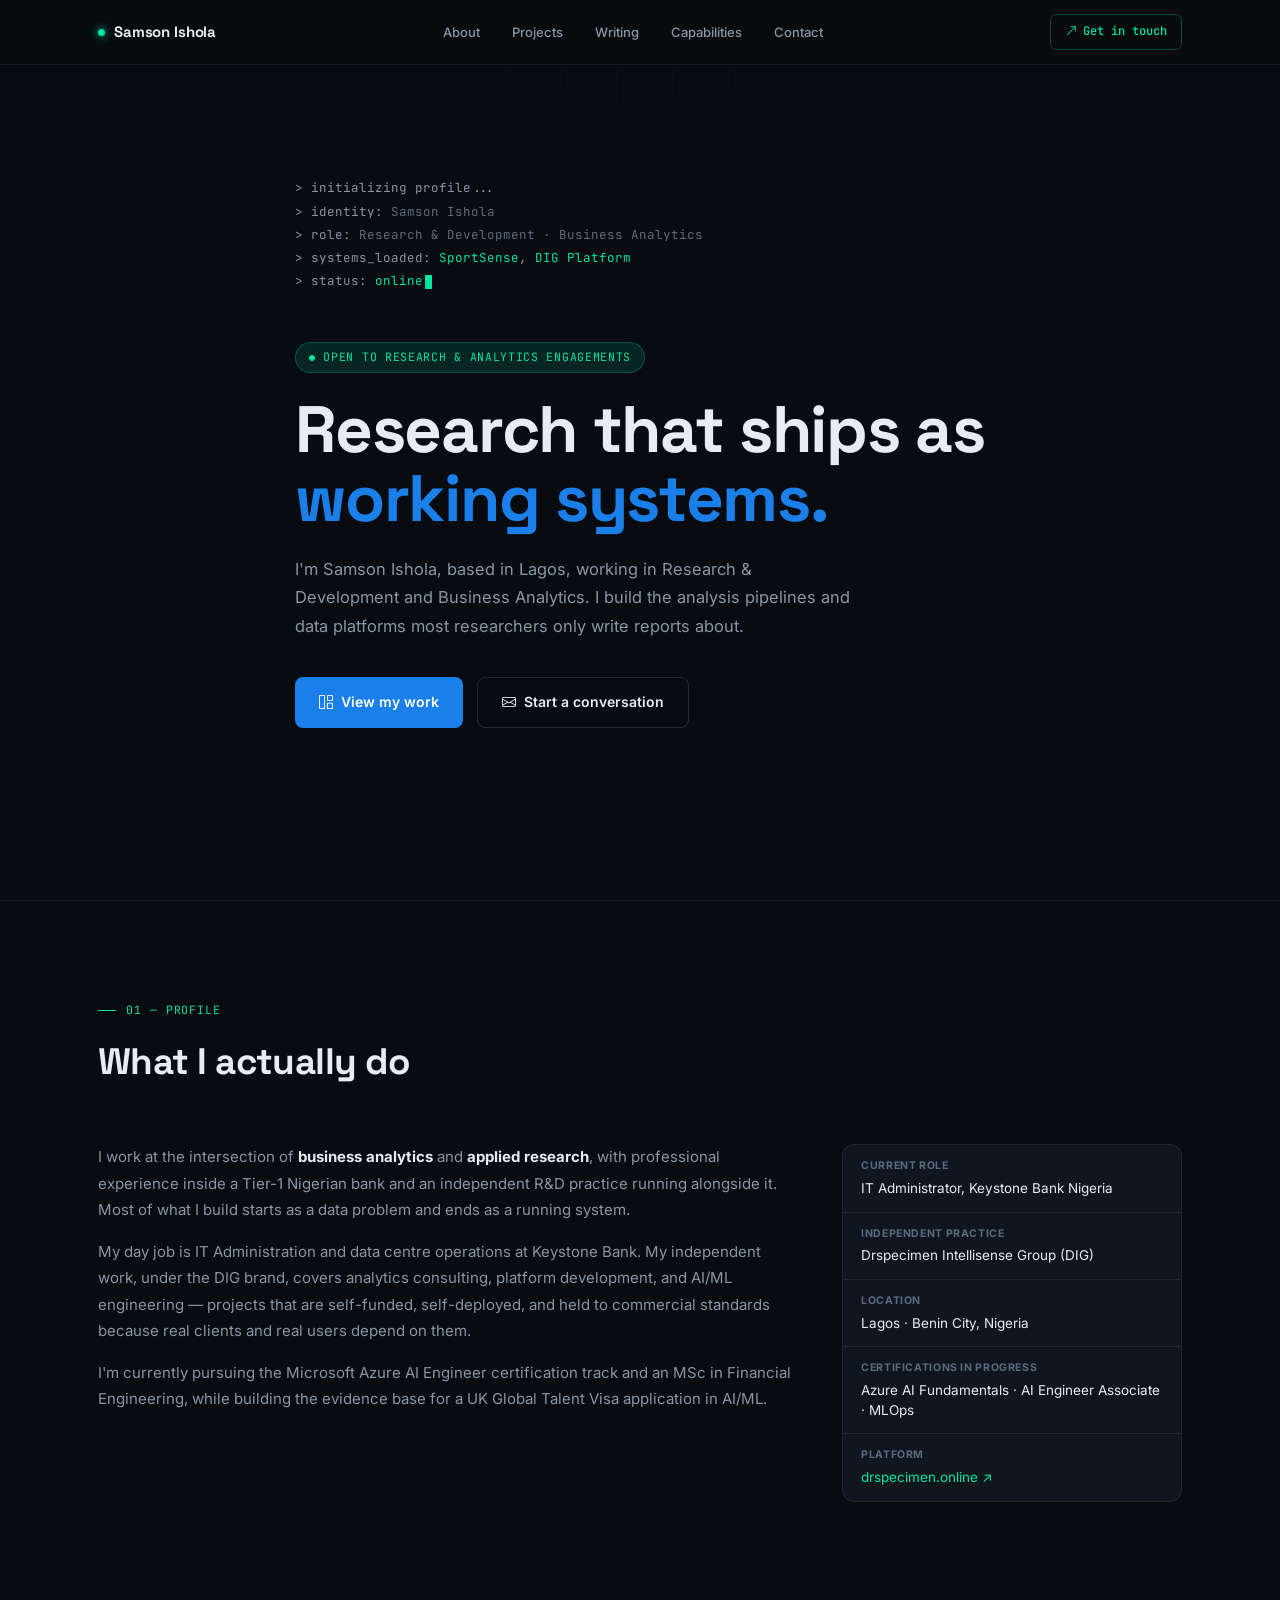
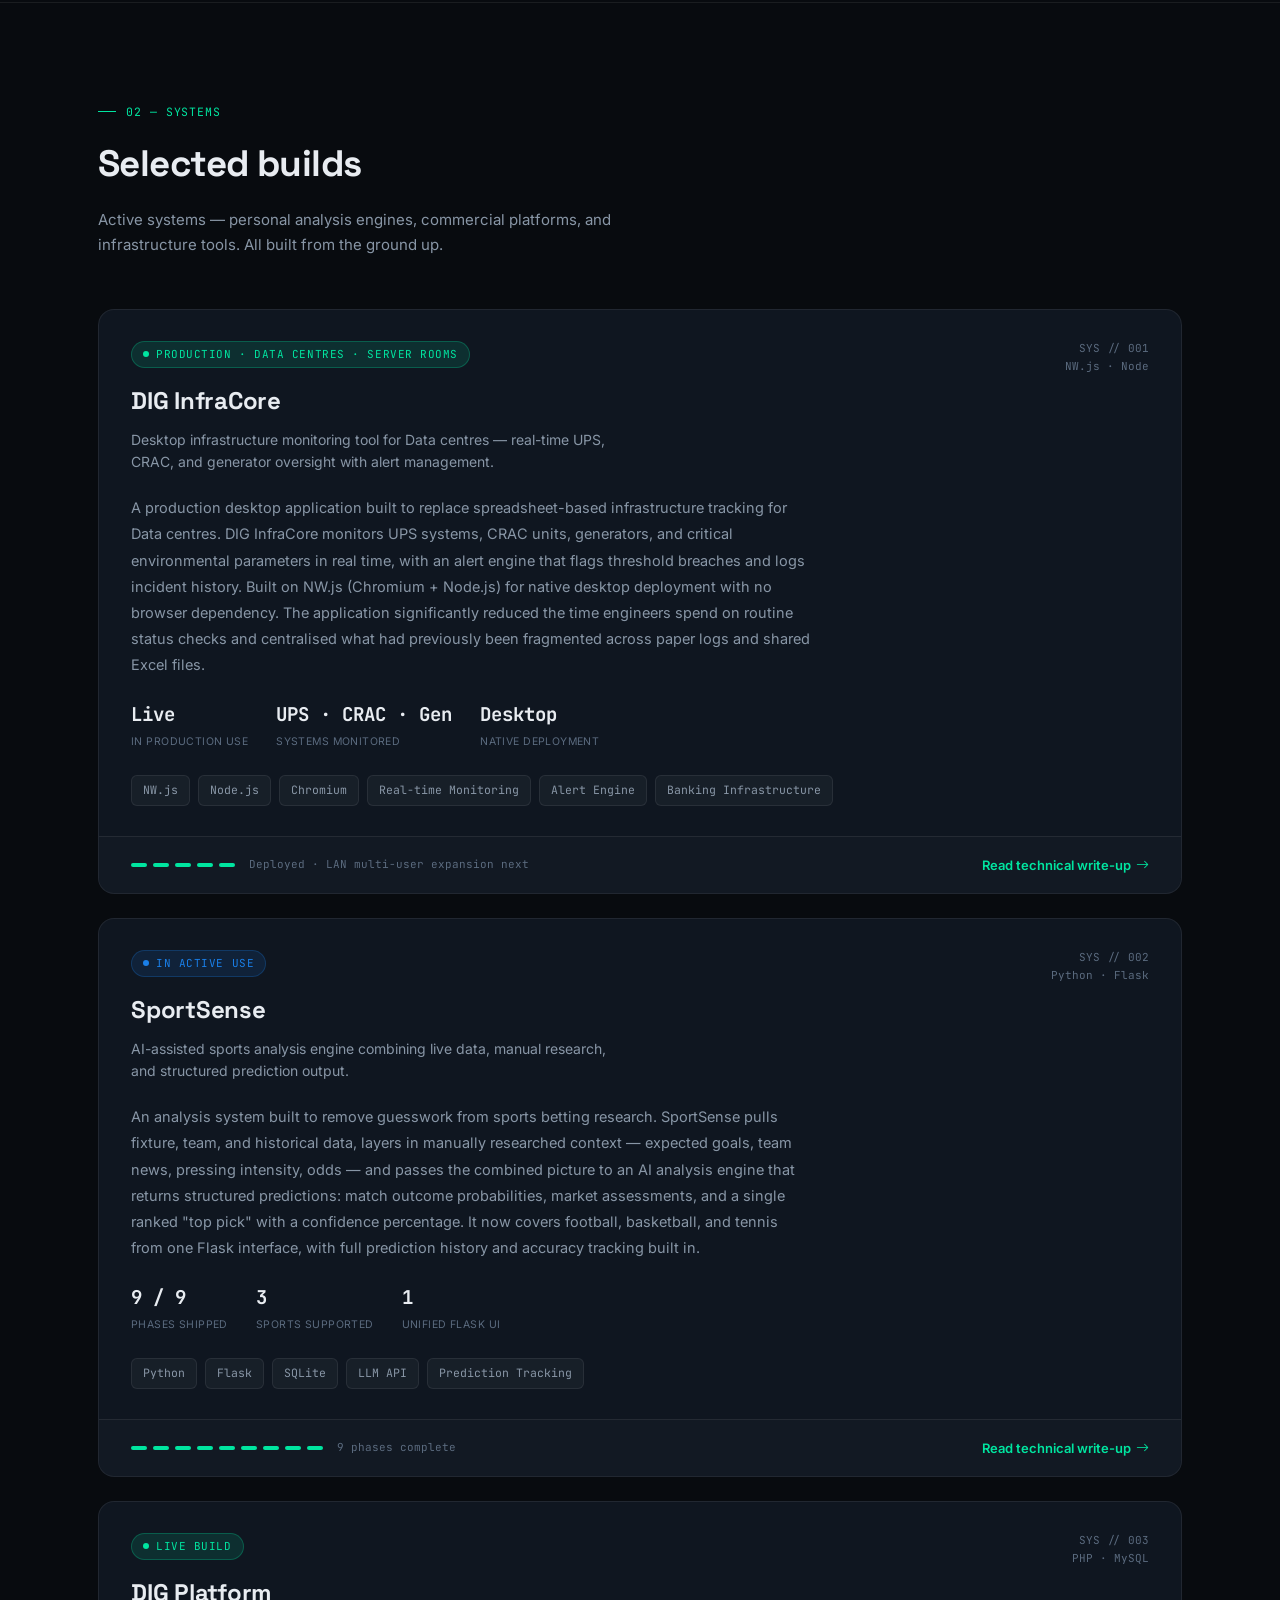
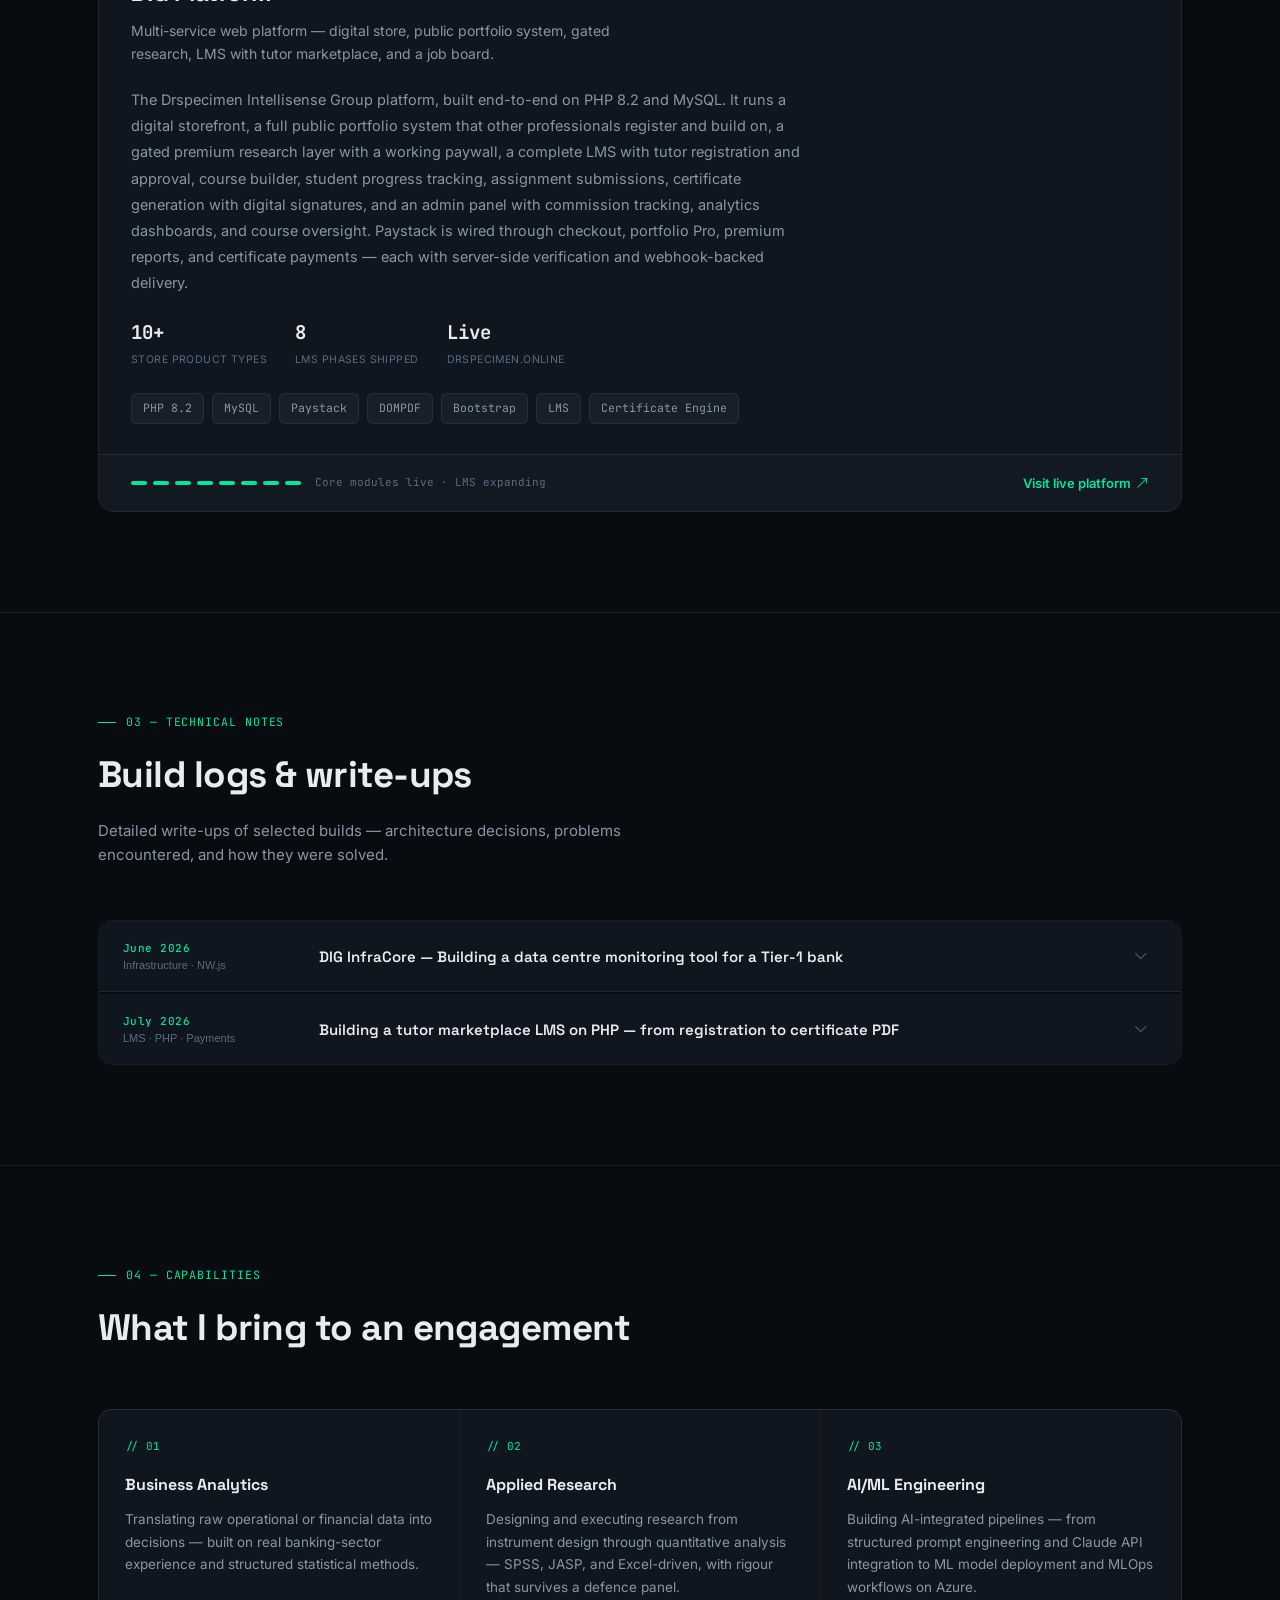
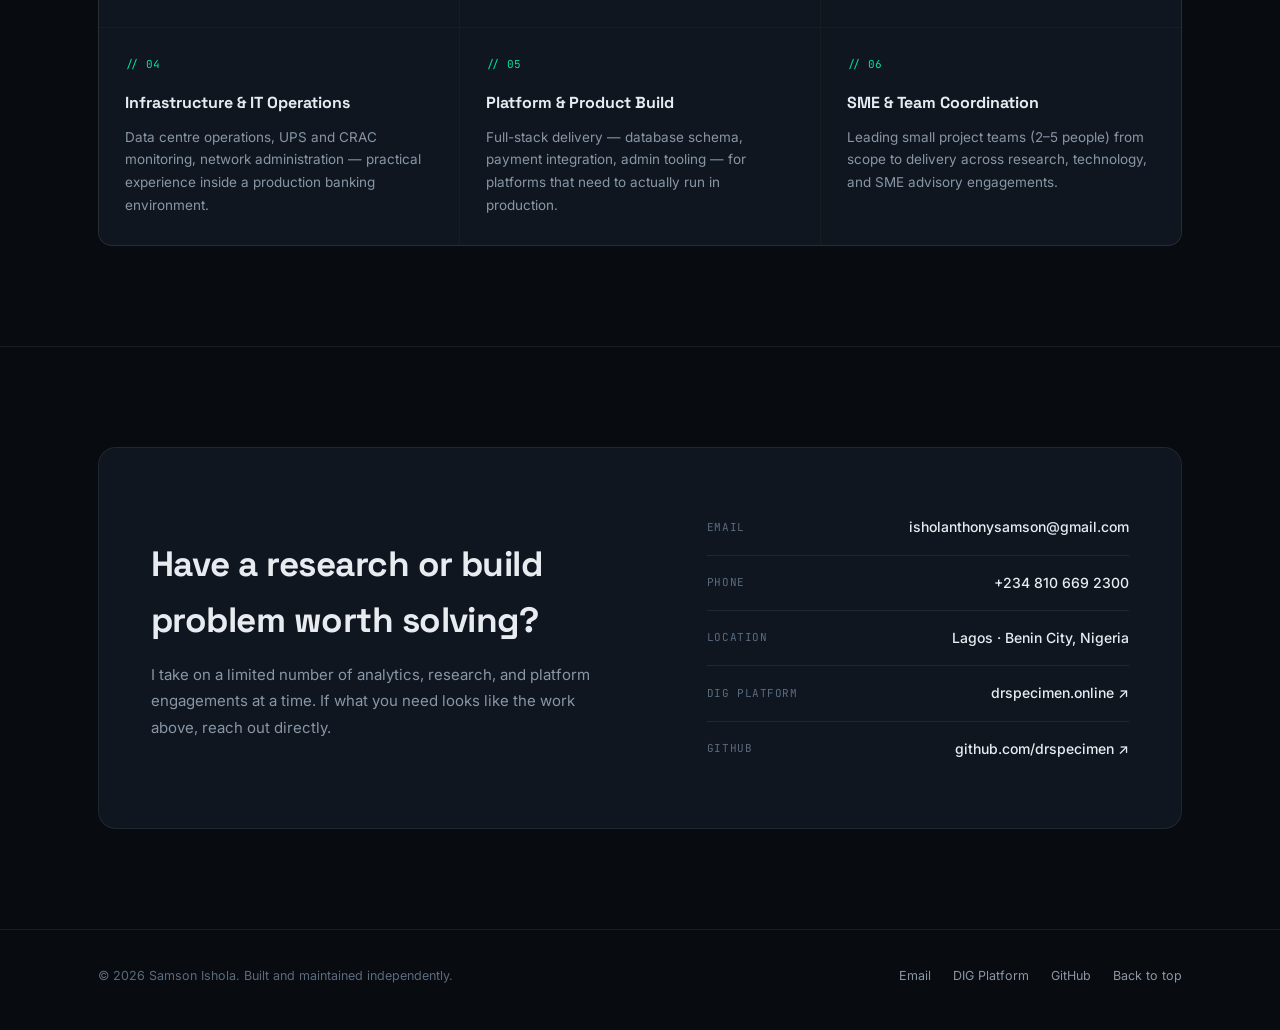
==== commit 73758d33: "Update index.html" ====
--- a/index.html
+++ b/index.html
@@ -64,7 +64,7 @@
         <span class="accent">working systems.</span>
       </h1>
       <p class="hero-sub">
-        I'm Samson Ishola — based in Lagos, working in Research &amp; Development
+        I'm Samson Ishola, based in Lagos, working in Research &amp; Development
         and Business Analytics. I build the analysis pipelines and data
         platforms most researchers only write reports about.
       </p>
@@ -151,11 +151,11 @@
         <div class="project-top">
           <div>
             <div class="project-status status-live">
-              <span class="status-dot"></span> Production · Keystone Bank
+              <span class="status-dot"></span> Production · Data Centres · Server Rooms
             </div>
             <div class="project-title">DIG InfraCore</div>
             <div class="project-tagline">
-              Desktop infrastructure monitoring tool for banking data centres —
+              Desktop infrastructure monitoring tool for Data centres —
               real-time UPS, CRAC, and generator oversight with alert management.
             </div>
           </div>
@@ -165,7 +165,7 @@
         <div class="project-body">
           <p class="project-desc">
             A production desktop application built to replace spreadsheet-based
-            infrastructure tracking at Keystone Bank's data centre. DIG InfraCore
+            infrastructure tracking for Data centres. DIG InfraCore
             monitors UPS systems, CRAC units, generators, and critical
             environmental parameters in real time, with an alert engine that
             flags threshold breaches and logs incident history. Built on NW.js
@@ -222,9 +222,9 @@
 
         <div class="project-body">
           <p class="project-desc">
-            A personal-use analysis system built to remove guesswork from sports
+            An analysis system built to remove guesswork from sports
             betting research. SportSense pulls fixture, team, and historical
-            data from API-Football, layers in manually researched context —
+            data, layers in manually researched context —
             expected goals, team news, pressing intensity, odds — and passes
             the combined picture to an AI analysis engine that returns
             structured predictions: match outcome probabilities, market
@@ -244,8 +244,7 @@
             <span class="stack-tag">Python</span>
             <span class="stack-tag">Flask</span>
             <span class="stack-tag">SQLite</span>
-            <span class="stack-tag">API-Football</span>
-            <span class="stack-tag">Claude API</span>
+            <span class="stack-tag">LLM API</span>
             <span class="stack-tag">Prediction Tracking</span>
           </div>
         </div>
@@ -257,6 +256,9 @@
             <div class="phase-seg"></div><div class="phase-seg"></div><div class="phase-seg"></div>
             <span class="phase-label">9 phases complete</span>
           </div>
+          <a href="projects/sportsense.html" class="proj-link">
+            Read technical write-up <i class="bi bi-arrow-right"></i>
+          </a>
         </div>
       </div>
 
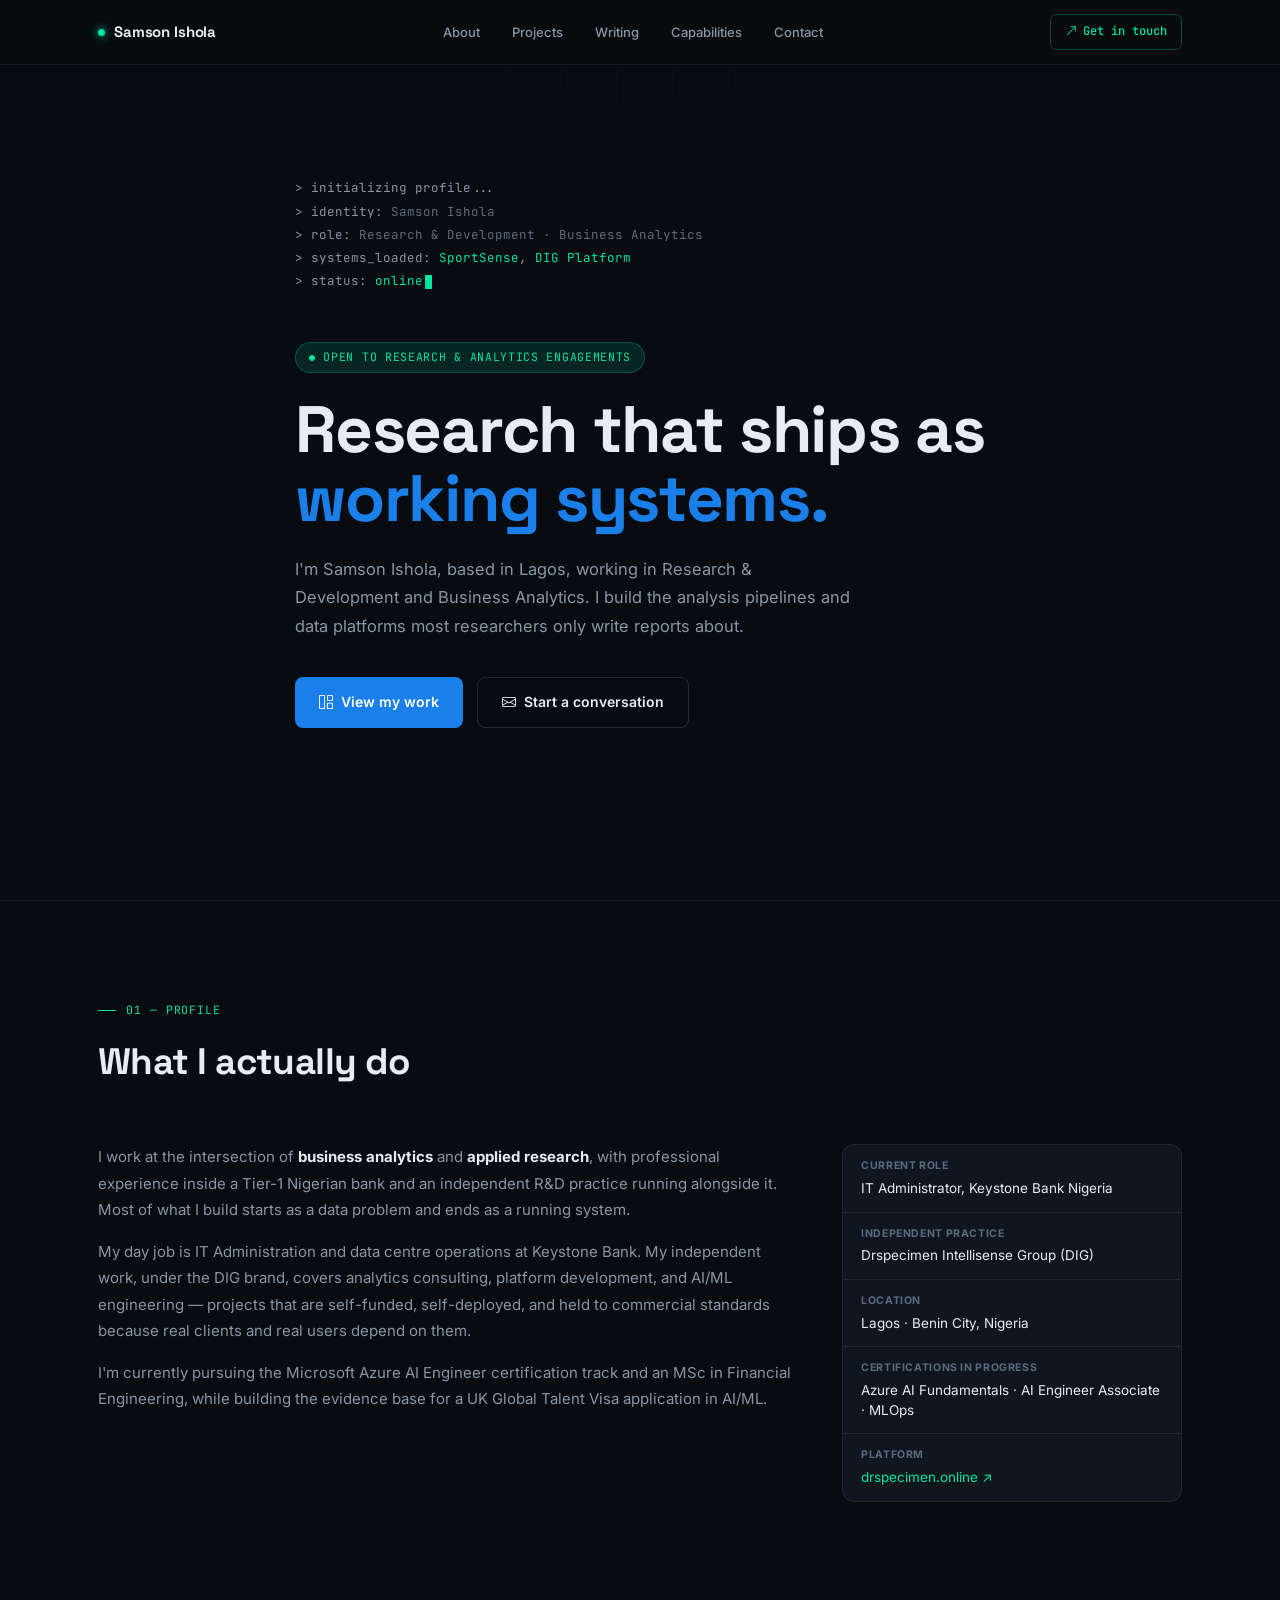
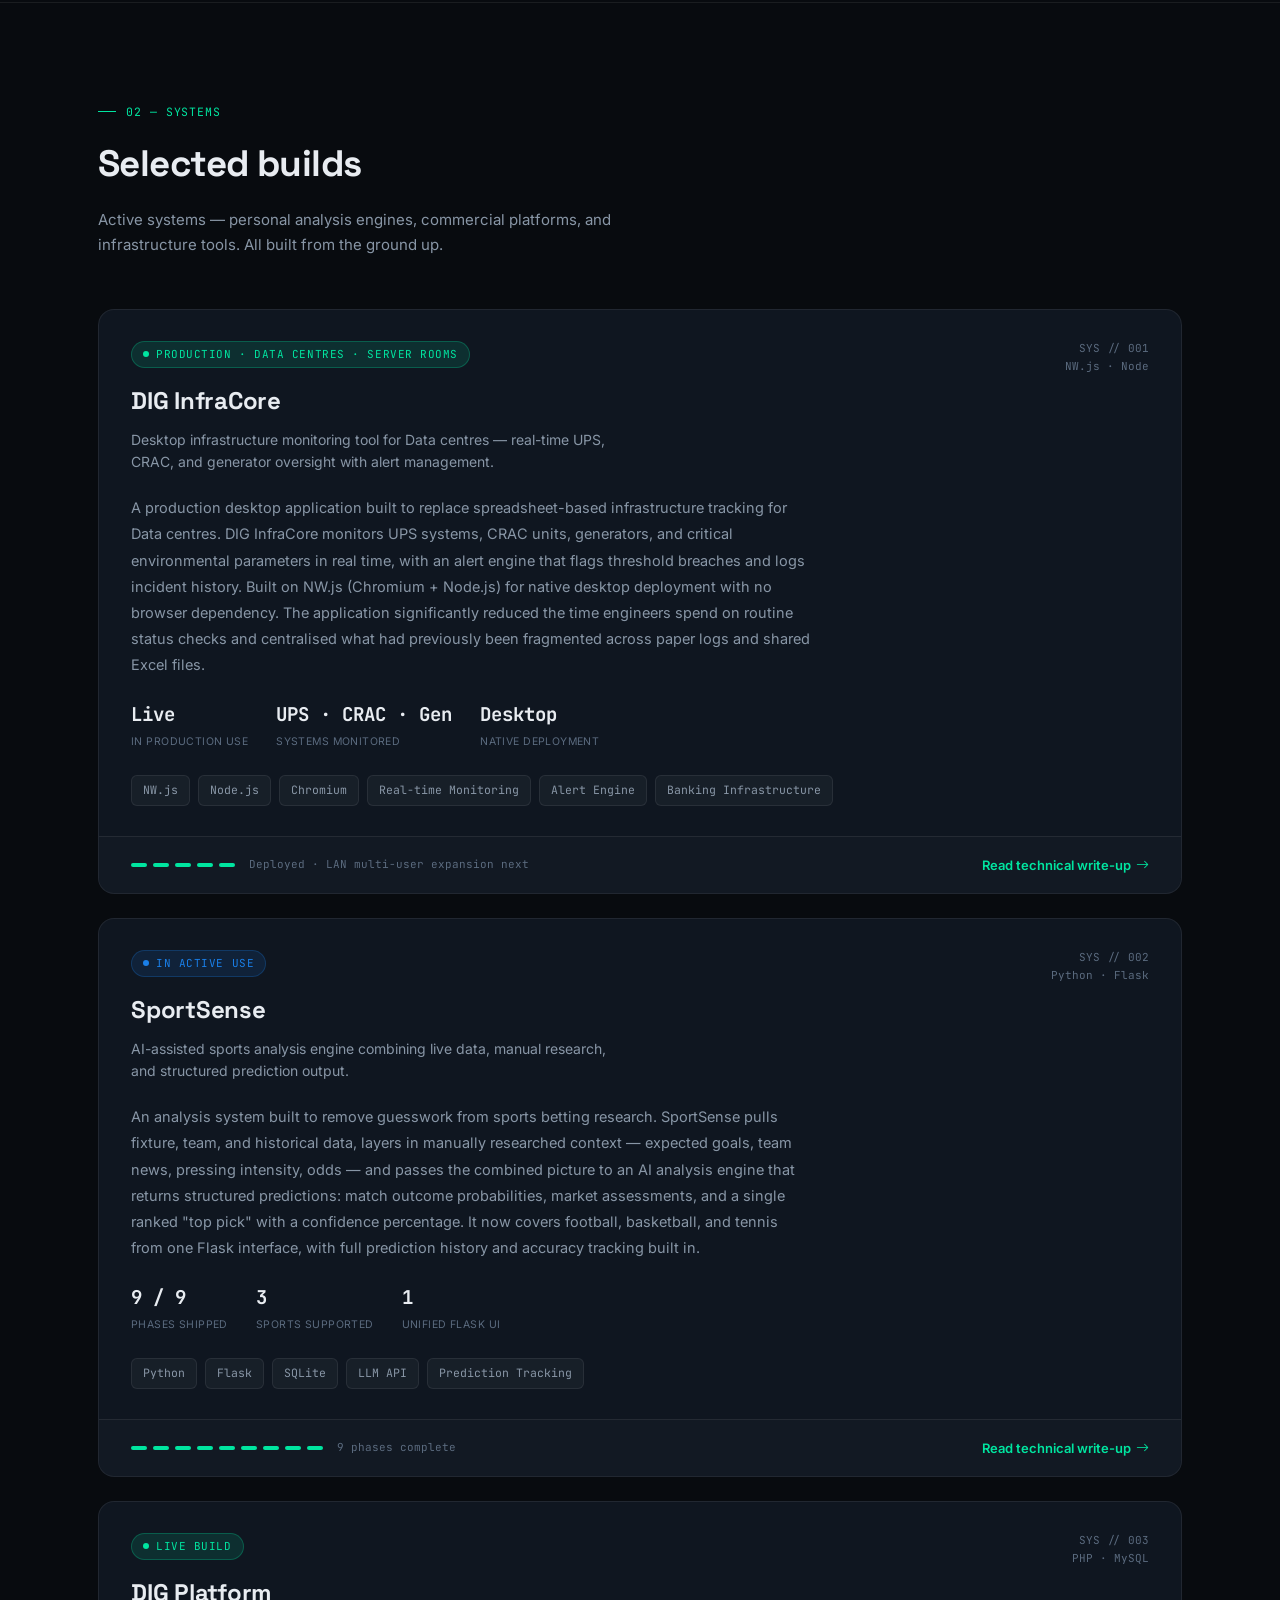
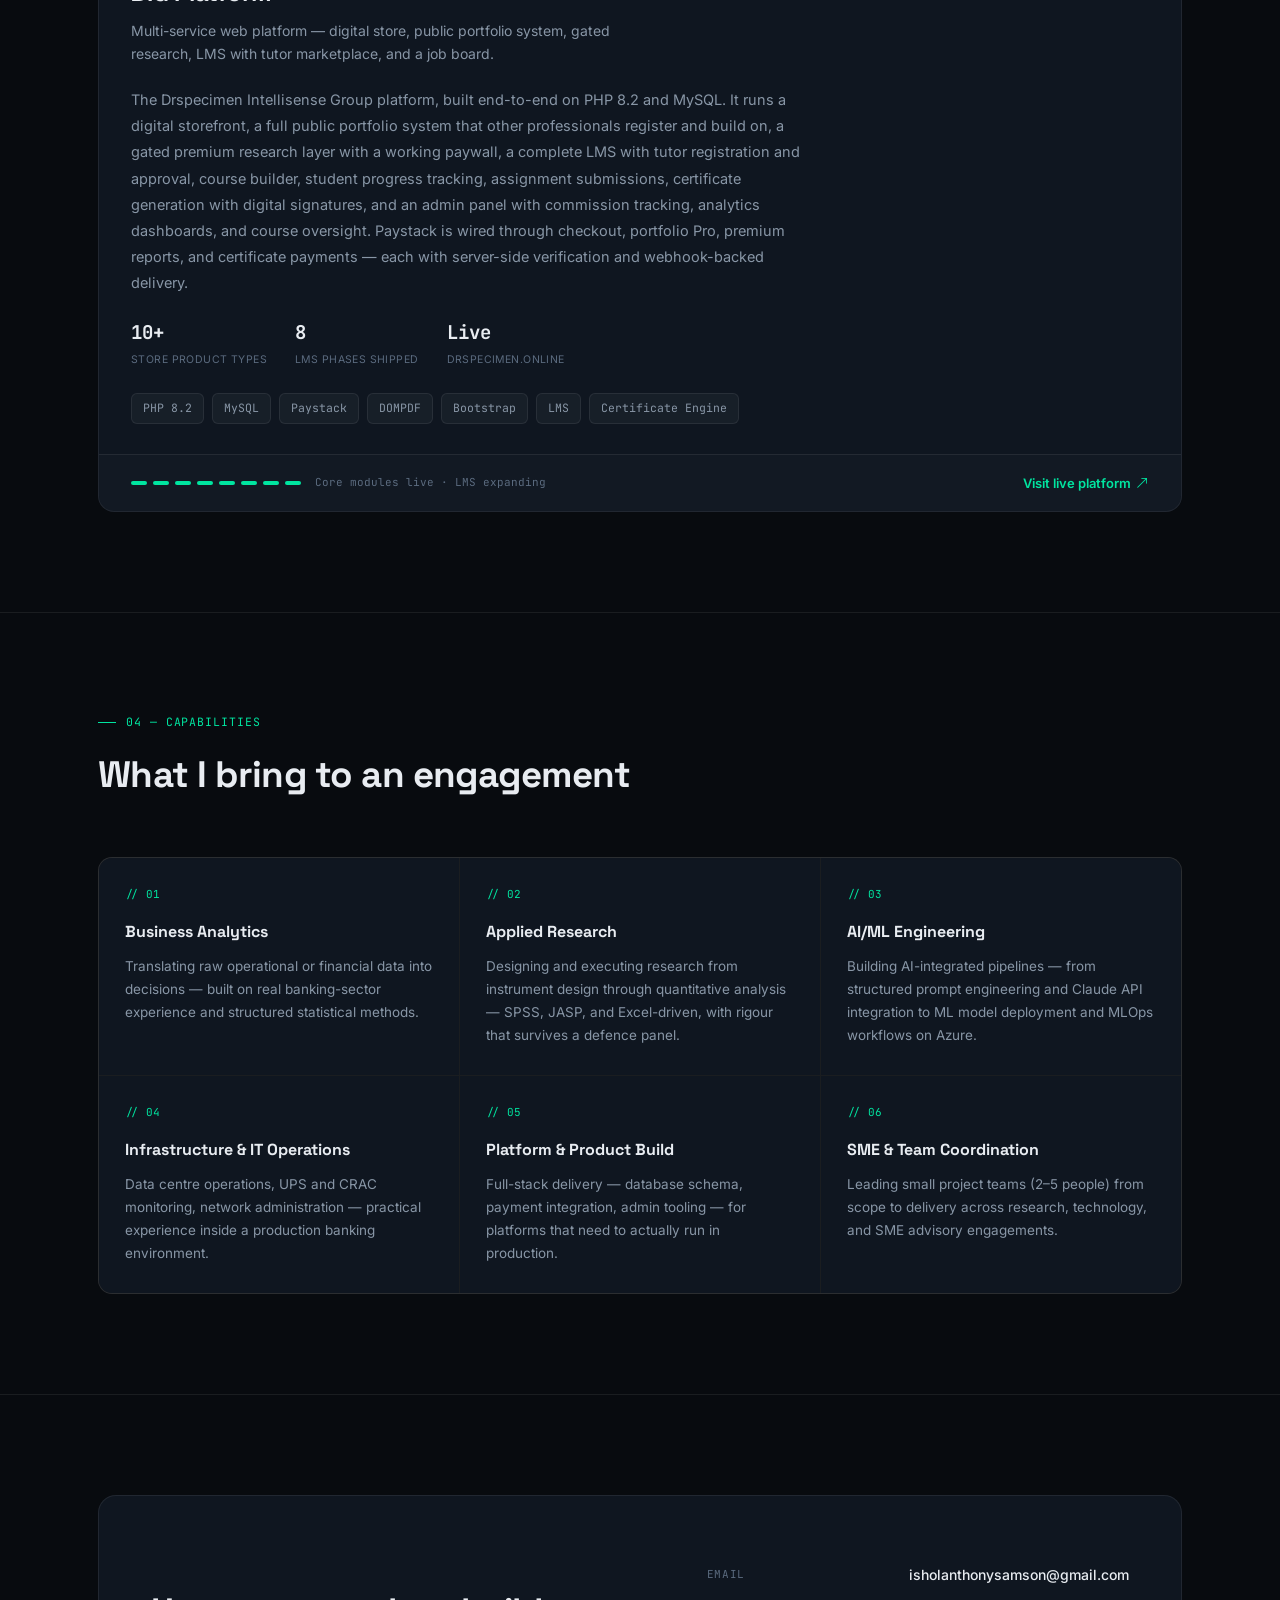
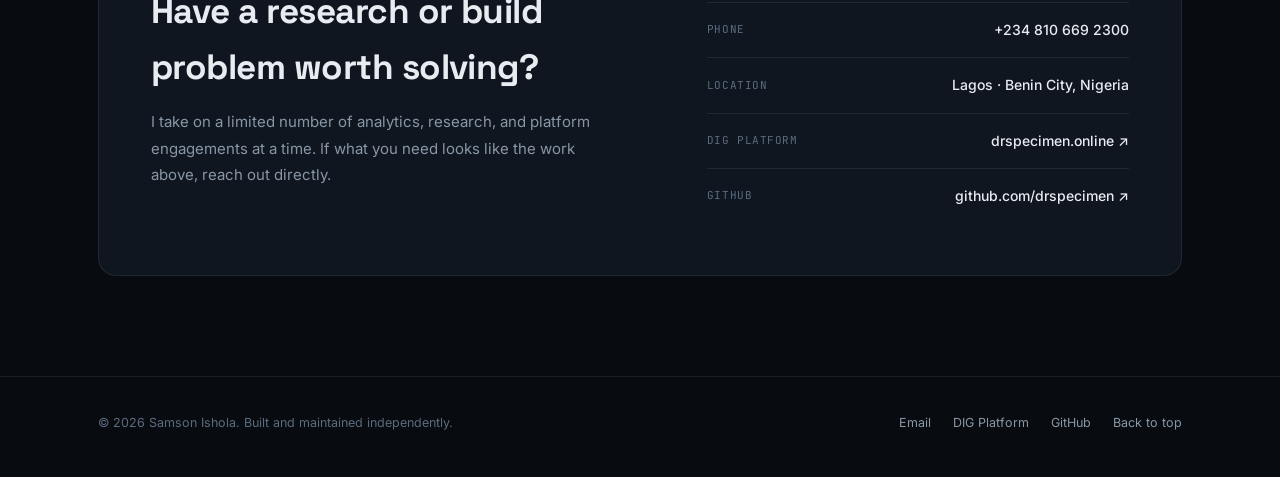
==== commit 3d08f692: "Update index.html" ====
--- a/index.html
+++ b/index.html
@@ -327,205 +327,6 @@
   </div>
 </section>
 
-<!-- TECHNICAL WRITING -->
-<section class="section" id="writing">
-  <div class="container">
-    <div class="section-head">
-      <div class="section-tag">03 — Technical Notes</div>
-      <h2>Build logs &amp; write-ups</h2>
-      <p>Detailed write-ups of selected builds — architecture decisions, problems encountered, and how they were solved.</p>
-    </div>
-
-    <div class="writing-list">
-
-      <!-- Entry 1 — DIG InfraCore -->
-      <article class="writing-entry" id="note-infracore">
-        <button class="writing-toggle" onclick="toggleWriting('note-infracore')" aria-expanded="false">
-          <div class="wt-left">
-            <span class="wt-date">June 2026</span>
-            <span class="wt-tag">Infrastructure · NW.js</span>
-          </div>
-          <div class="wt-title">
-            DIG InfraCore — Building a data centre monitoring tool for a Tier-1 bank
-          </div>
-          <div class="wt-chevron"><i class="bi bi-chevron-down"></i></div>
-        </button>
-
-        <div class="writing-body" id="note-infracore-body" hidden>
-          <div class="writing-content">
-            <h3>The problem</h3>
-            <p>
-              Keystone Bank's data centre infrastructure — UPS arrays, CRAC
-              cooling units, generators — was tracked across a combination of
-              paper logs, shared Excel files, and individual engineer memory.
-              There was no single view of system status, no threshold alerting,
-              and no incident history. The cost was time: engineers spent part
-              of every shift manually checking and recording readings that could
-              be centralised.
-            </p>
-
-            <h3>Architecture decision: why NW.js</h3>
-            <p>
-              A web app was the obvious first instinct. The problem: the data
-              centre environment has strict network controls and no guaranteed
-              internet access for internal tools. NW.js (formerly Node-WebKit)
-              gave us a Chromium rendering engine plus full Node.js access in a
-              single desktop binary — no browser needed, no server to host, no
-              network dependency. The UI is built in plain HTML/CSS/JS, which
-              meant rapid iteration, and Node handles the file system and any
-              local data persistence.
-            </p>
-
-            <h3>What it does</h3>
-            <ul>
-              <li>Real-time status dashboard across UPS, CRAC, and generator systems</li>
-              <li>Configurable threshold alerts — visual and logged — when readings exceed set parameters</li>
-              <li>Incident history log with timestamps and engineer notes</li>
-              <li>Export-ready shift reports replacing the manual log sheets</li>
-            </ul>
-
-            <h3>Result</h3>
-            <p>
-              The tool is in production use. It replaced the fragmented tracking
-              system and reduced the time spent on routine status checks. The
-              next planned evolution is a LAN multi-user architecture so that
-              all engineers on a shift share a single live view without needing
-              a central server.
-            </p>
-
-            <!-- Screenshot placeholder — replace src with real screenshot -->
-            <div class="screenshot-grid">
-              <div class="screenshot-placeholder">
-                <i class="bi bi-display"></i>
-                <span>Dashboard screenshot</span>
-                <small>Add screenshot: assets/img/infracore-dashboard.png</small>
-              </div>
-              <div class="screenshot-placeholder">
-                <i class="bi bi-bell"></i>
-                <span>Alert panel</span>
-                <small>Add screenshot: assets/img/infracore-alerts.png</small>
-              </div>
-            </div>
-
-            <div class="writing-tags">
-              <span>NW.js</span><span>Node.js</span><span>Infrastructure</span>
-              <span>Banking</span><span>Desktop App</span>
-            </div>
-          </div>
-        </div>
-      </article>
-
-      <!-- Entry 2 — DIG LMS -->
-      <article class="writing-entry" id="note-lms">
-        <button class="writing-toggle" onclick="toggleWriting('note-lms')" aria-expanded="false">
-          <div class="wt-left">
-            <span class="wt-date">July 2026</span>
-            <span class="wt-tag">LMS · PHP · Payments</span>
-          </div>
-          <div class="wt-title">
-            Building a tutor marketplace LMS on PHP — from registration to certificate PDF
-          </div>
-          <div class="wt-chevron"><i class="bi bi-chevron-down"></i></div>
-        </button>
-
-        <div class="writing-body" id="note-lms-body" hidden>
-          <div class="writing-content">
-            <h3>Scope</h3>
-            <p>
-              The DIG Courses module adds a full learning management system to
-              the DIG Platform — tutor registration with admin approval, a
-              drag-and-drop course builder, student enrollment with Paystack
-              payment handling, lesson progress tracking, assignment submissions,
-              discussion forums per course, and certificate generation as a
-              signed PDF.
-            </p>
-
-            <h3>The enrollment isolation problem</h3>
-            <p>
-              An early version of the system used a browser cookie keyed only
-              by <code>course_id</code> to track enrollment. This meant that if
-              two students used the same browser on the same device, the second
-              student would see the first student's progress, completion status,
-              and certificate — including the wrong name on the certificate.
-              The fix was to remove cookie-based enrollment detection entirely
-              from all page-render files and scope every lookup to the logged-in
-              student's session email: <code>WHERE course_id = :cid AND student_email = :email</code>.
-            </p>
-
-            <h3>Certificate generation</h3>
-            <p>
-              Certificates are generated as A4 landscape PDFs using DOMPDF.
-              The template embeds: the student's name, course title, issue date,
-              a unique credential ID, the tutor's drawn signature (captured as
-              a base64 PNG from a canvas pad in the tutor dashboard), and the
-              DIG founder signature. All images are embedded as base64 data URIs
-              so DOMPDF doesn't need HTTP access. The PHP GD extension is
-              required — a dependency that's easy to miss on fresh XAMPP setups.
-            </p>
-
-            <h3>Commission tracking</h3>
-            <p>
-              When a paid course sells, the platform records the gross amount,
-              the DIG platform fee (configurable in admin settings), and the
-              tutor's cut in a <code>tutor_earnings</code> table. Admins can
-              review per-tutor balances, see bank details, and mark payouts as
-              completed. A key bug fixed during build: <code>getSetting()</code>
-              returns an empty string for missing keys, not <code>null</code>,
-              so using <code>??</code> instead of <code>?:</code> caused the
-              commission rate to silently evaluate to 0%.
-            </p>
-
-            <div class="screenshot-grid">
-              <div class="screenshot-placeholder">
-                <i class="bi bi-mortarboard"></i>
-                <span>Course builder</span>
-                <small>Add screenshot: assets/img/lms-builder.png</small>
-              </div>
-              <div class="screenshot-placeholder">
-                <i class="bi bi-award"></i>
-                <span>Certificate PDF output</span>
-                <small>Add screenshot: assets/img/lms-cert.png</small>
-              </div>
-            </div>
-
-            <div class="writing-tags">
-              <span>PHP 8.2</span><span>MySQL</span><span>DOMPDF</span>
-              <span>Paystack</span><span>LMS</span><span>Certificate Generation</span>
-            </div>
-          </div>
-        </div>
-      </article>
-
-      <!-- Add more entries here — template below -->
-      <!--
-      <article class="writing-entry" id="note-YOUR-ID">
-        <button class="writing-toggle" onclick="toggleWriting('note-YOUR-ID')" aria-expanded="false">
-          <div class="wt-left">
-            <span class="wt-date">Month Year</span>
-            <span class="wt-tag">Topic · Stack</span>
-          </div>
-          <div class="wt-title">Your title here</div>
-          <div class="wt-chevron"><i class="bi bi-chevron-down"></i></div>
-        </button>
-        <div class="writing-body" id="note-YOUR-ID-body" hidden>
-          <div class="writing-content">
-            <h3>Section</h3>
-            <p>Content here.</p>
-            <div class="screenshot-grid">
-              <div class="screenshot-placeholder">
-                <i class="bi bi-image"></i>
-                <span>Label</span>
-                <small>assets/img/filename.png</small>
-              </div>
-            </div>
-          </div>
-        </div>
-      </article>
-      -->
-
-    </div>
-  </div>
-</section>
 
 <!-- CAPABILITIES -->
 <section class="section" id="capabilities">
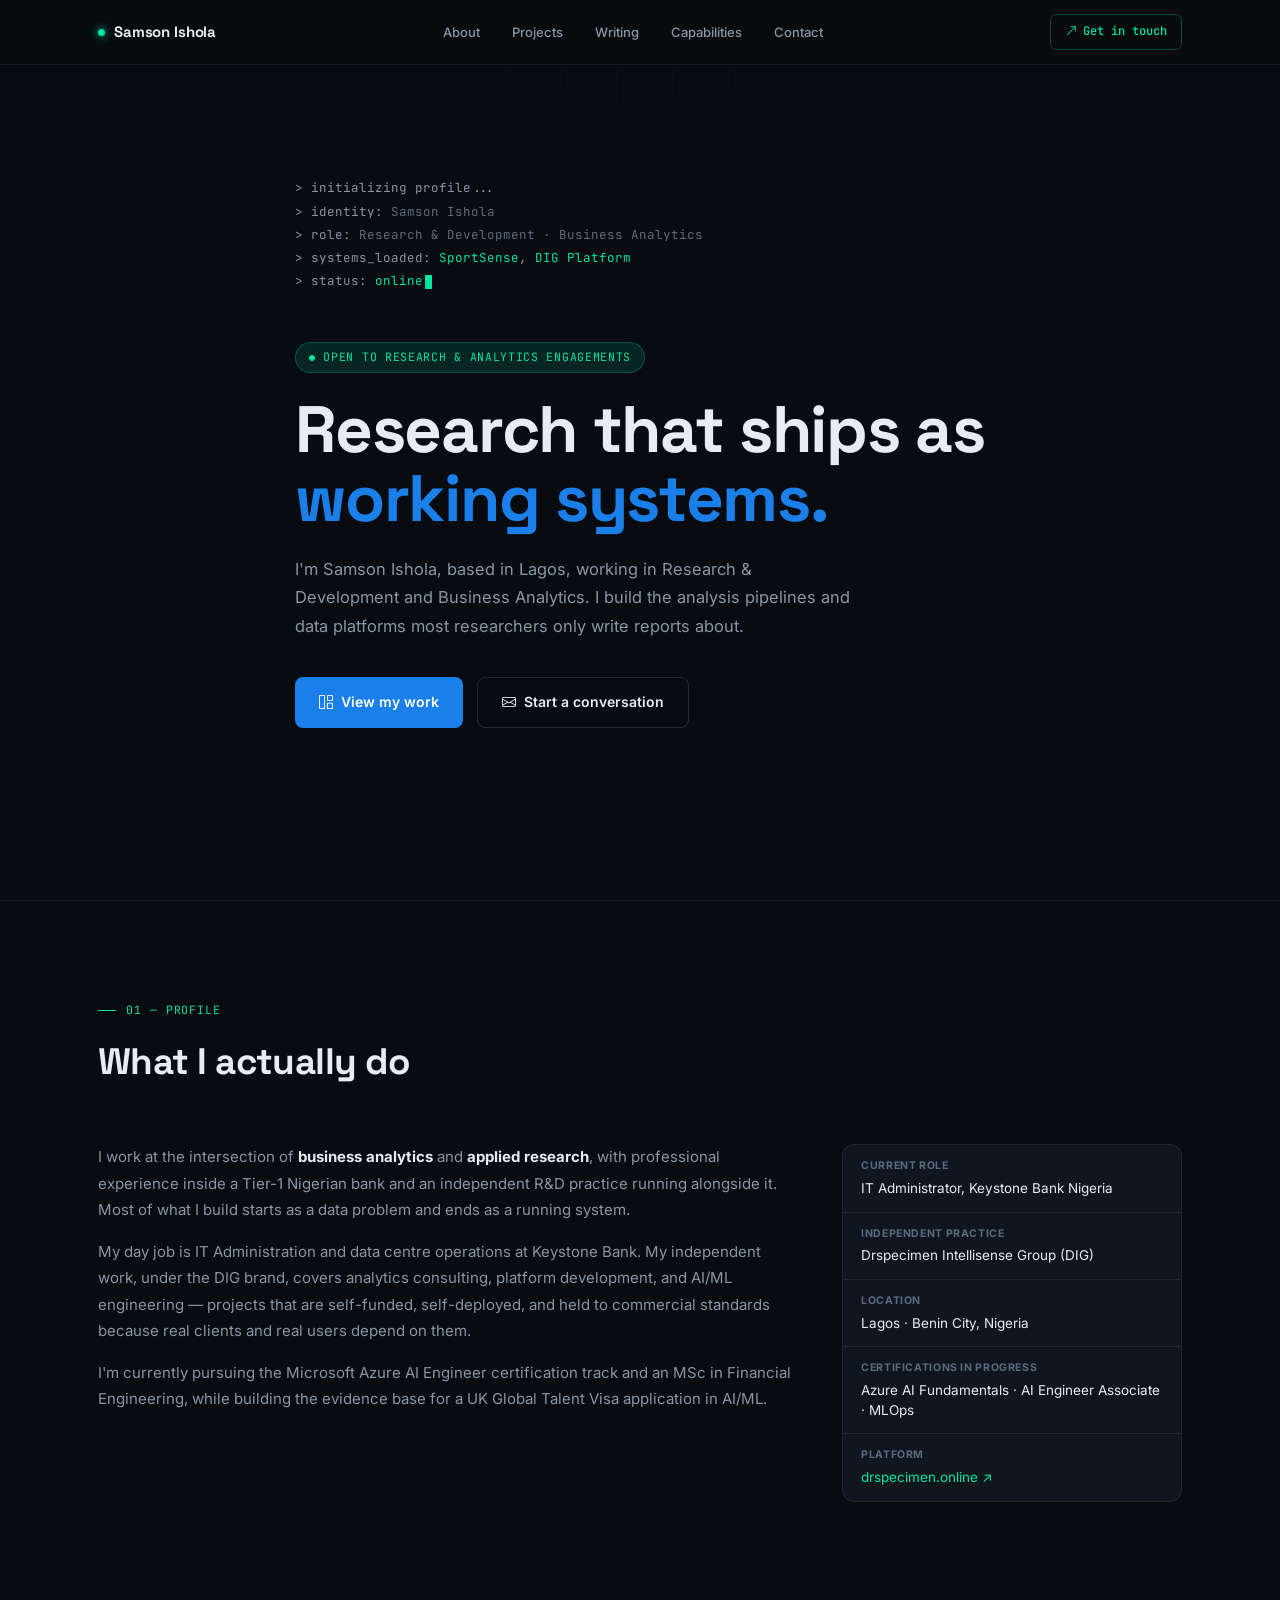
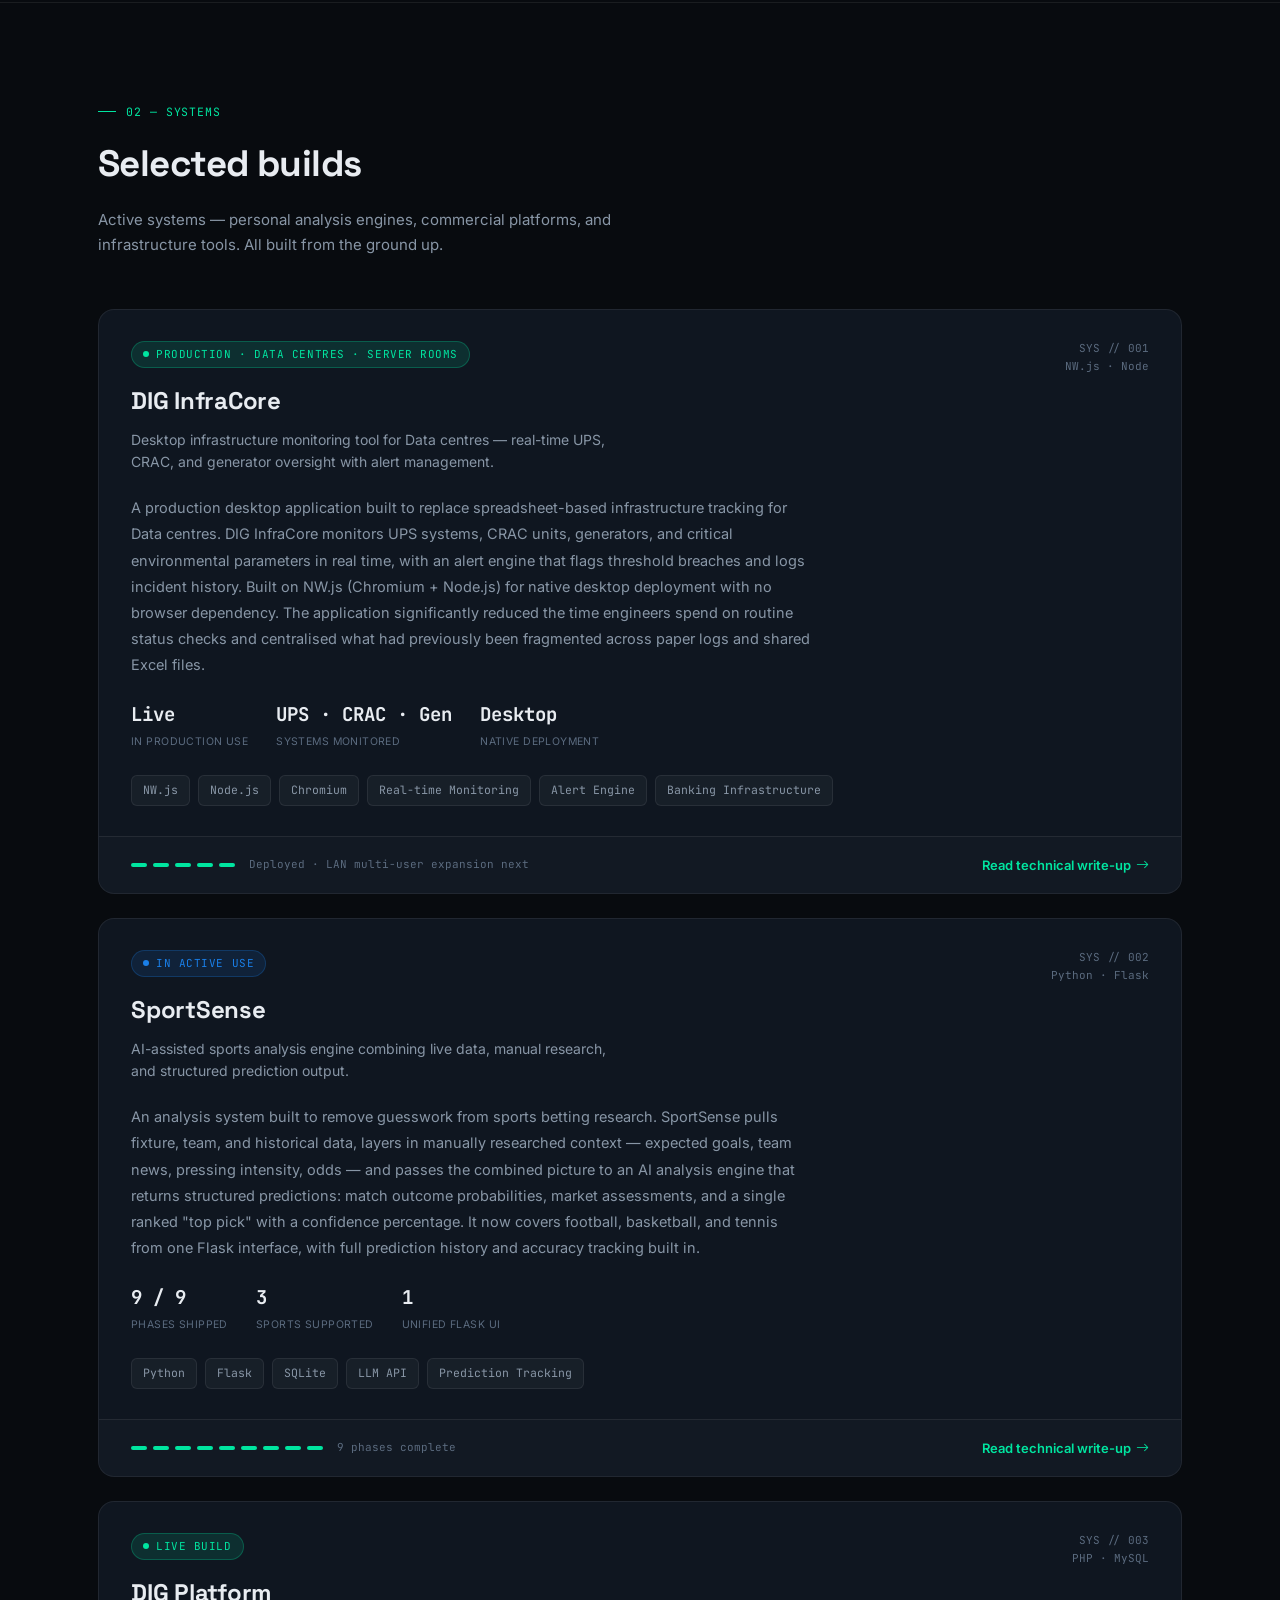
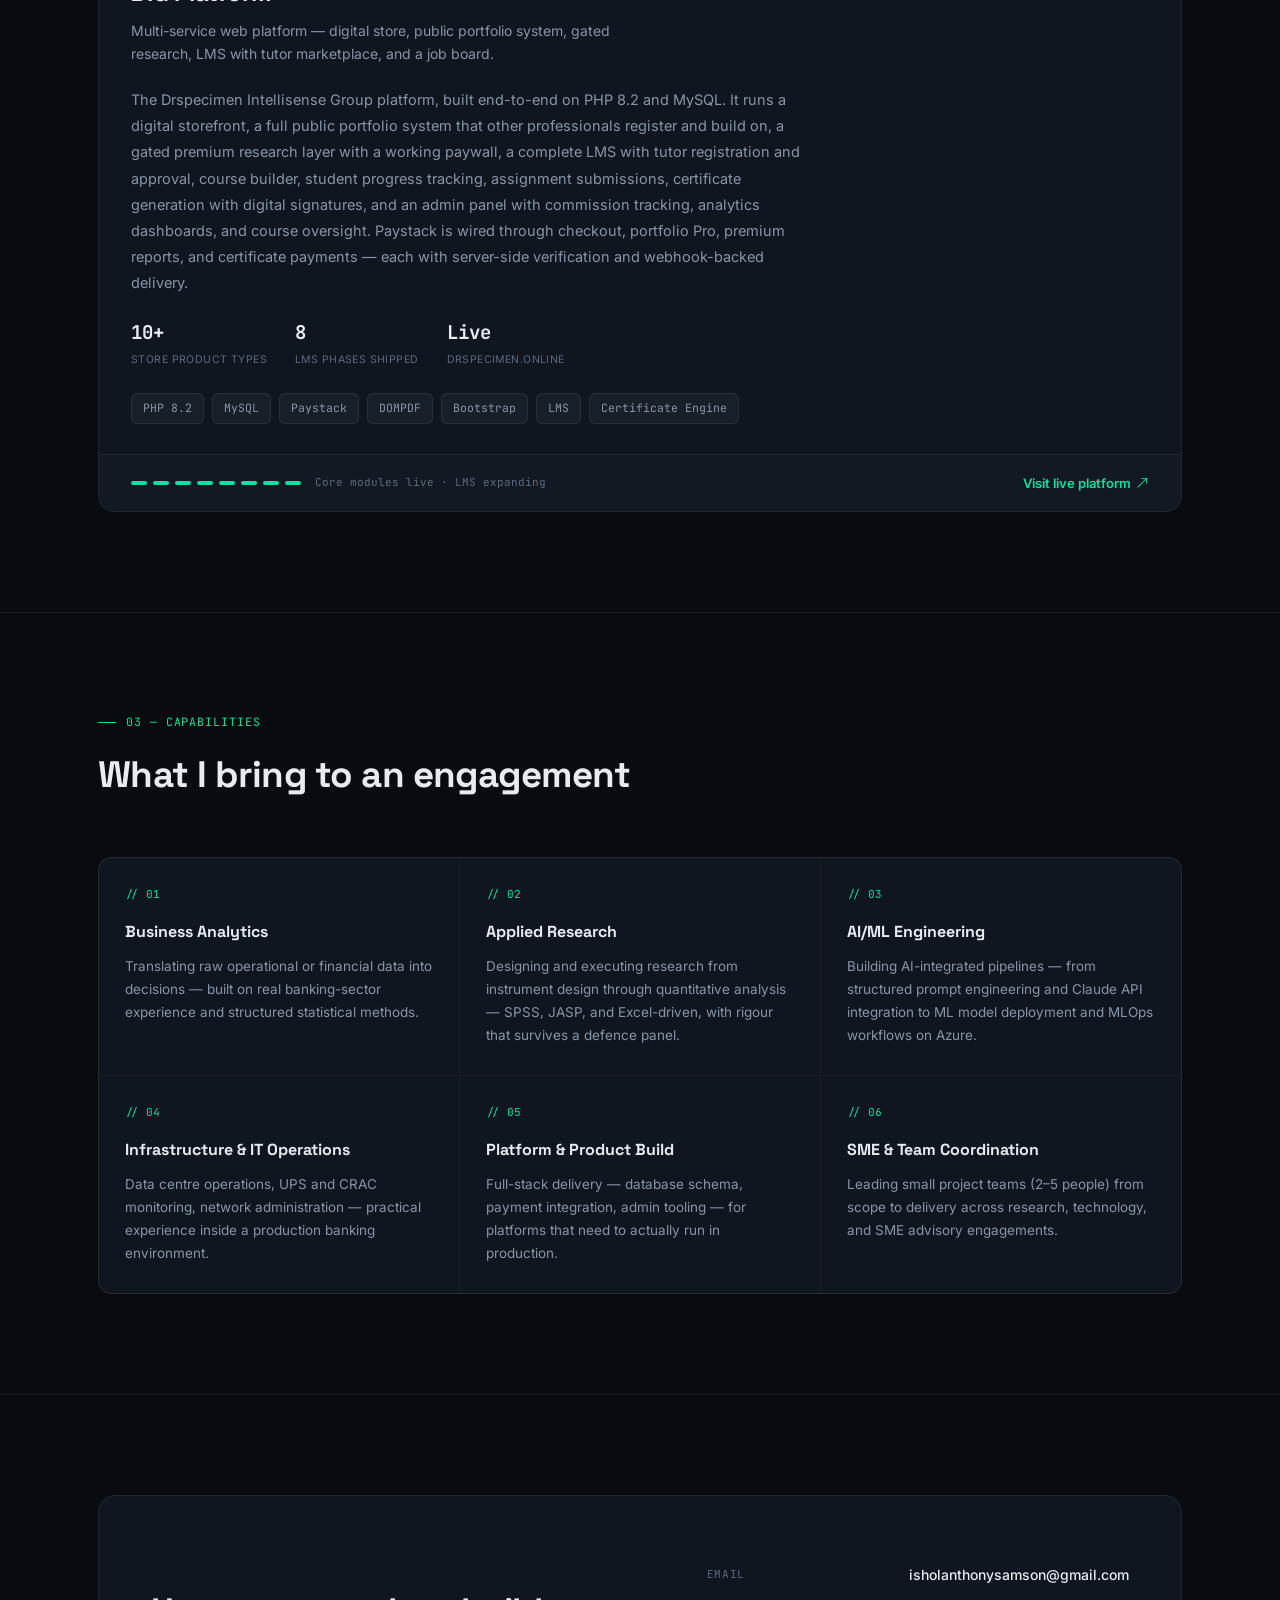
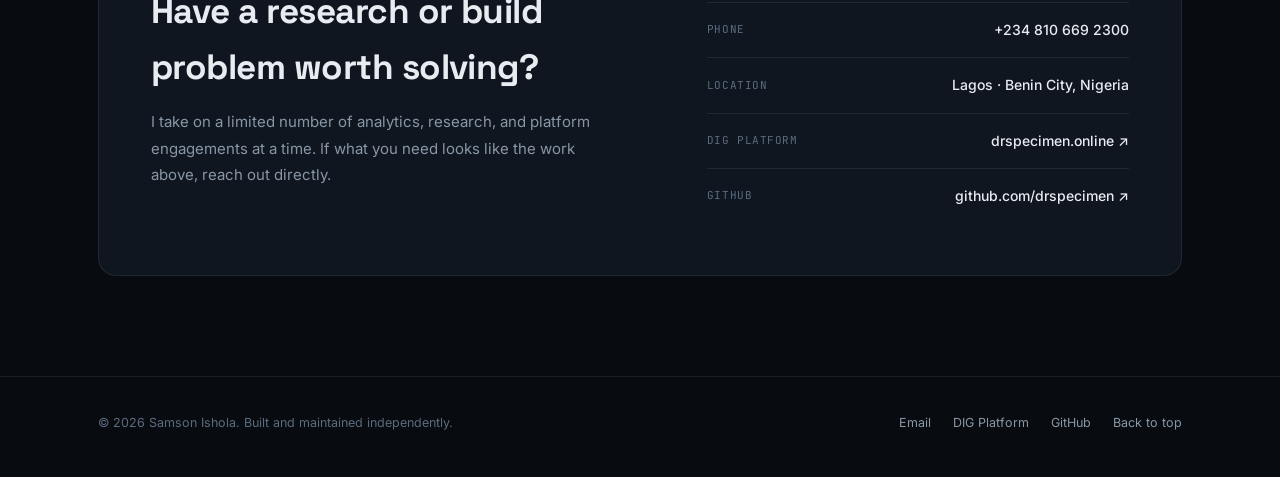
==== commit 3640bff7: "Update Projects link and section tag number" ====
--- a/index.html
+++ b/index.html
@@ -28,7 +28,7 @@
     </a>
     <div class="nav-links">
       <a href="#about">About</a>
-      <a href="#projects">Projects</a>
+      <a href="projects/projects.html">Projects</a>
       <a href="#writing">Writing</a>
       <a href="#capabilities">Capabilities</a>
       <a href="#contact">Contact</a>
@@ -332,7 +332,7 @@
 <section class="section" id="capabilities">
   <div class="container">
     <div class="section-head">
-      <div class="section-tag">04 — Capabilities</div>
+      <div class="section-tag">03 — Capabilities</div>
       <h2>What I bring to an engagement</h2>
     </div>
 
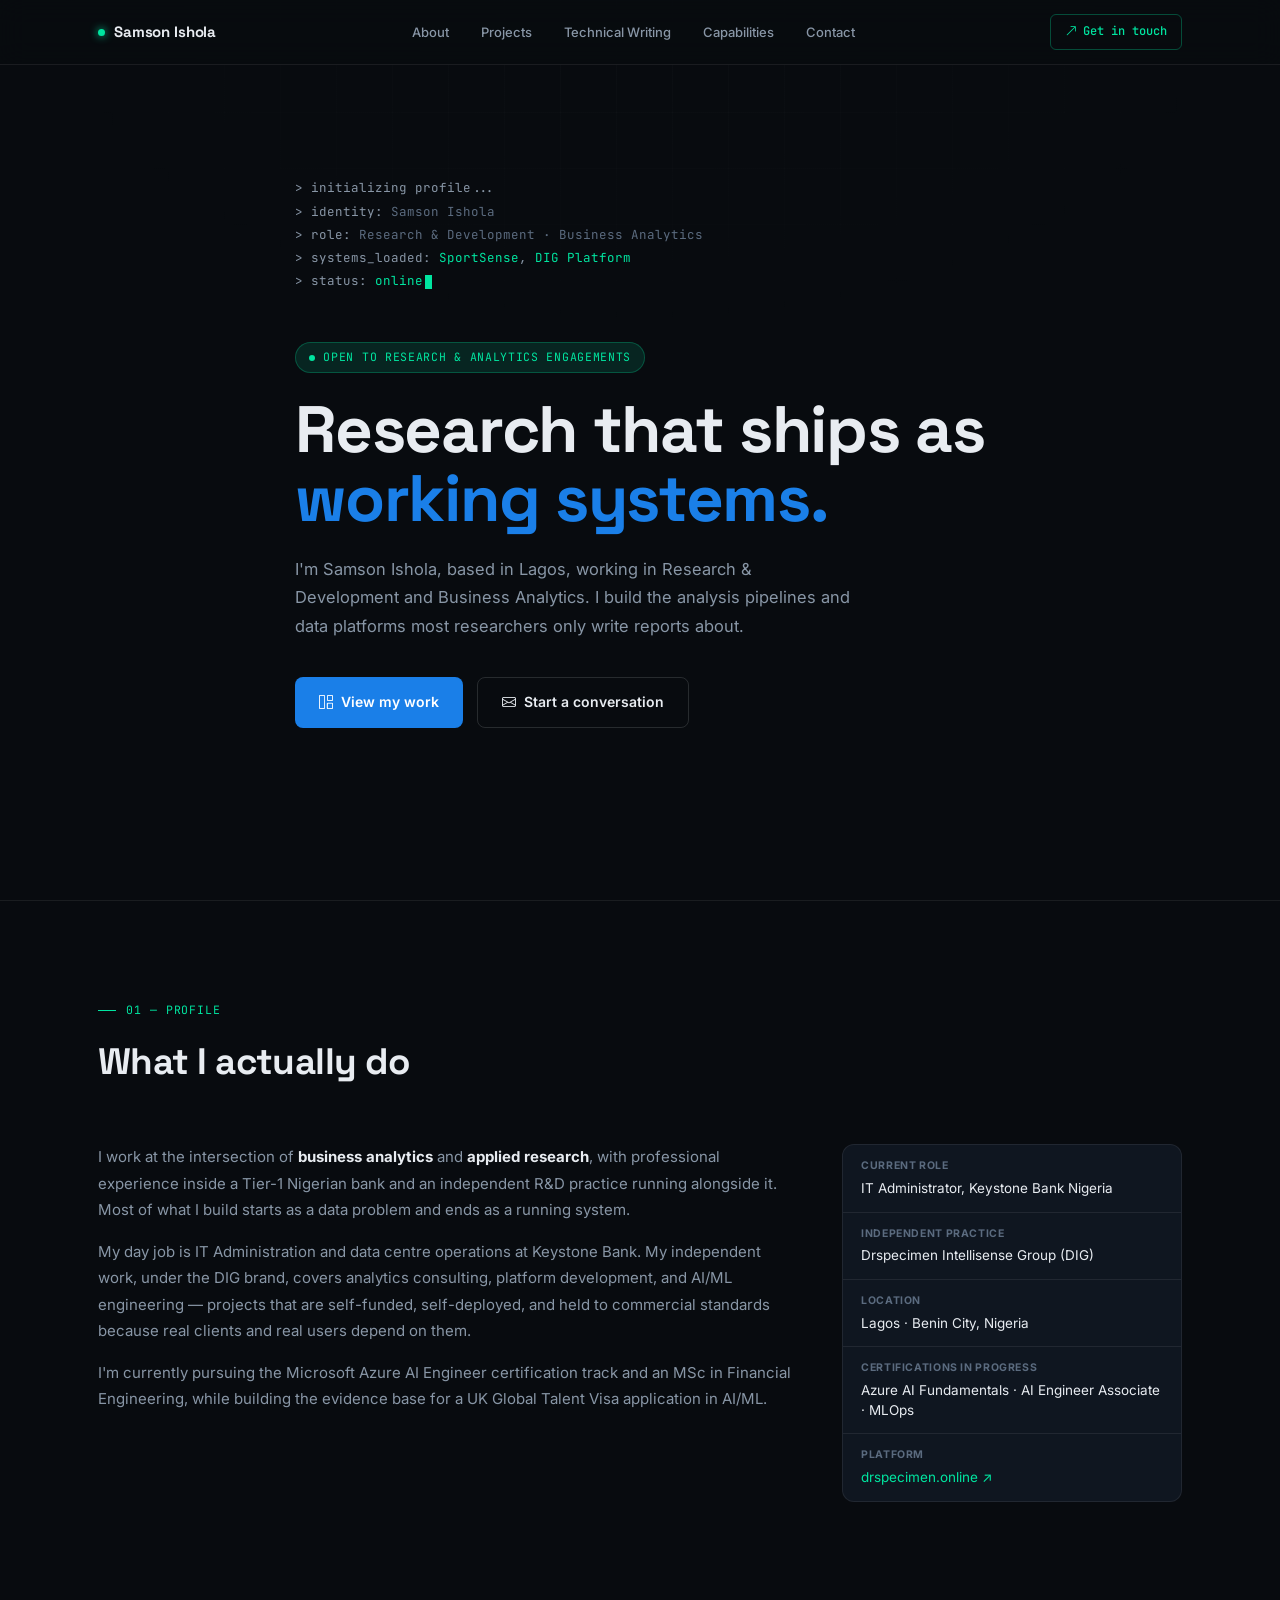
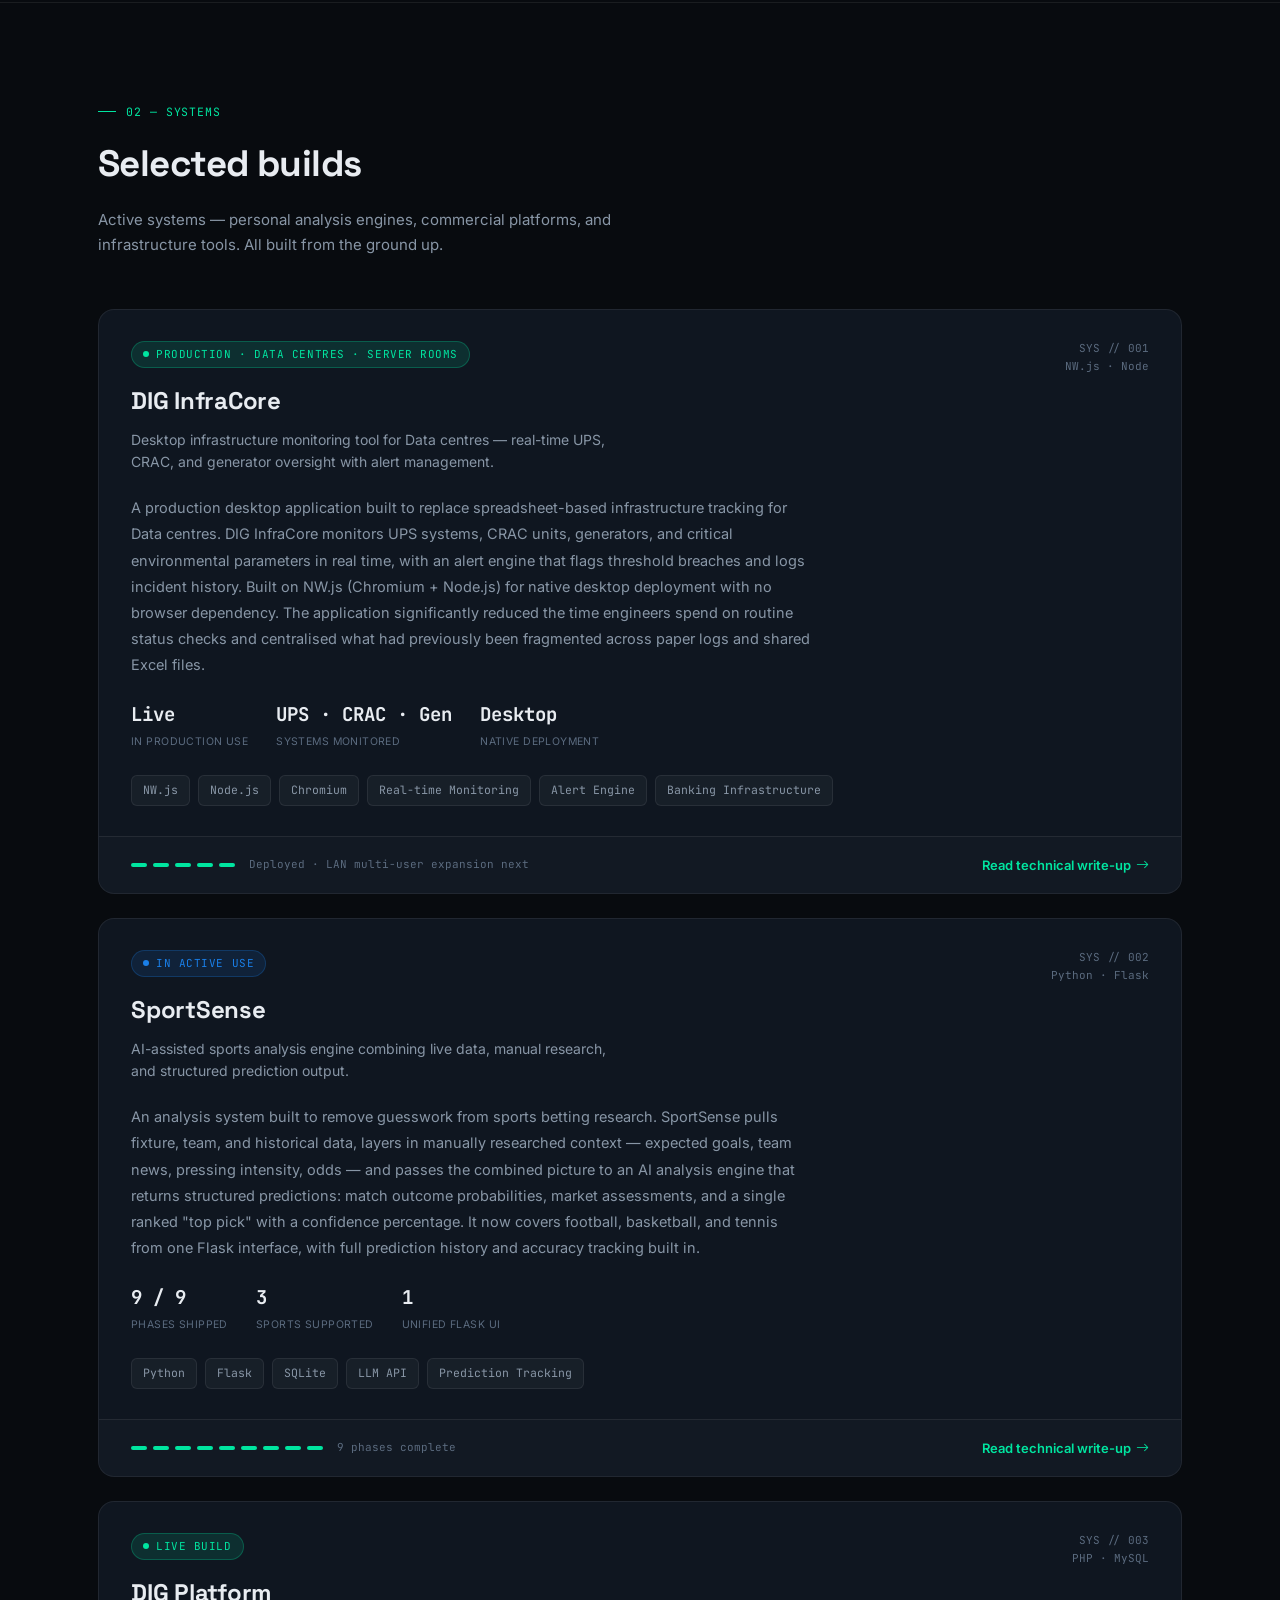
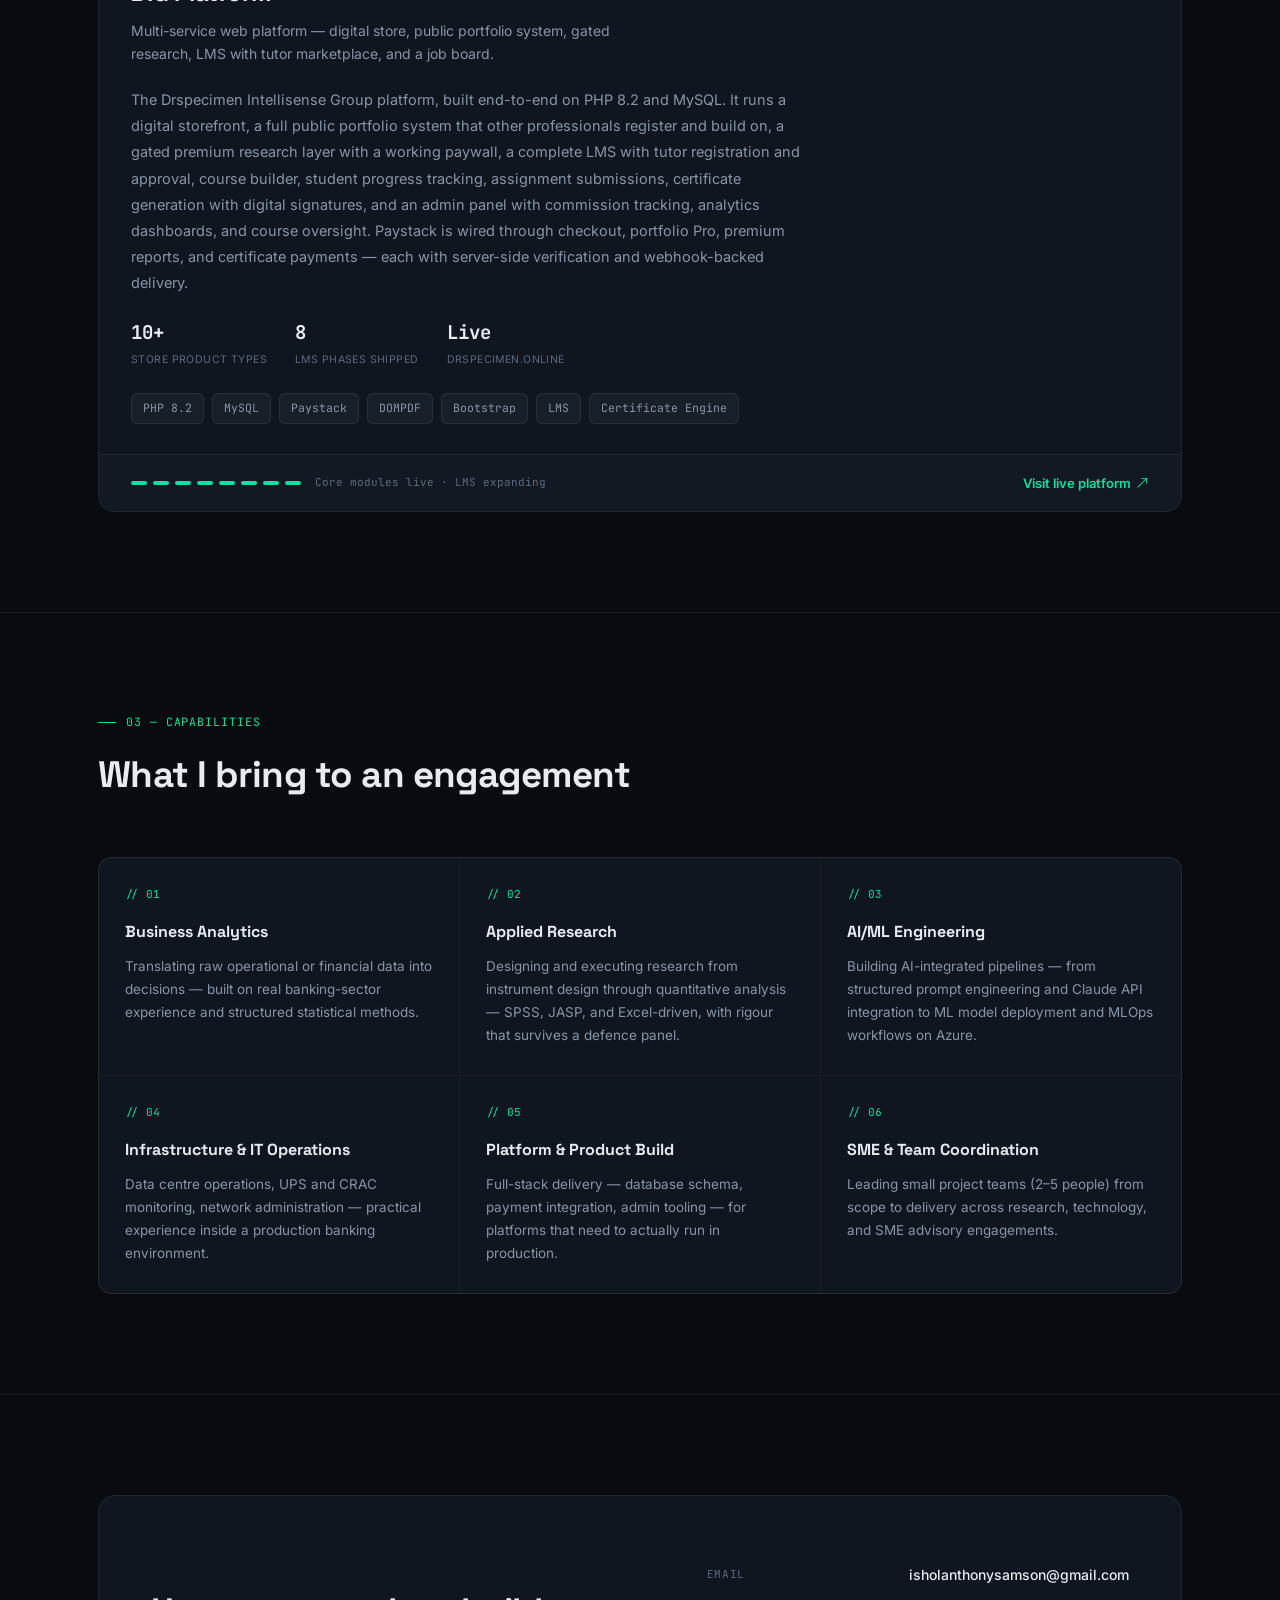
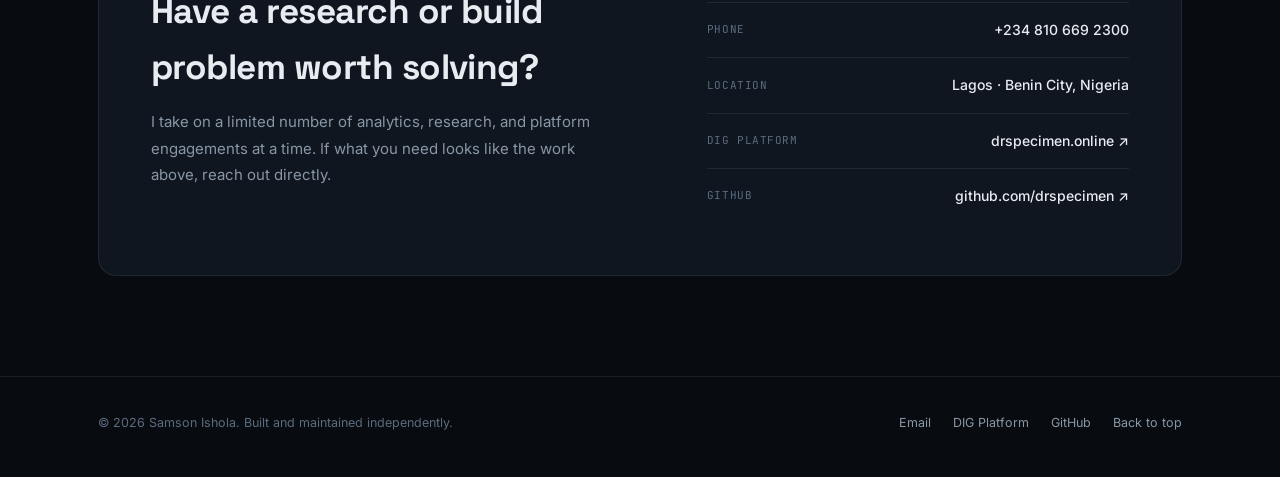
==== commit bf0ff4db: "Update project links to point to technical writing" ====
--- a/index.html
+++ b/index.html
@@ -28,8 +28,8 @@
     </a>
     <div class="nav-links">
       <a href="#about">About</a>
-      <a href="projects/projects.html">Projects</a>
-      <a href="#writing">Writing</a>
+      <a href="#projects">Projects</a>
+      <a href="projects/tech-writing.html">Technical Writing</a>
       <a href="#capabilities">Capabilities</a>
       <a href="#contact">Contact</a>
     </div>
@@ -146,7 +146,7 @@
 
     <div class="projects-list">
 
-      <!-- DIG InfraCore -->
+      <!-- DIG InfraDash -->
       <div class="project-card">
         <div class="project-top">
           <div>
@@ -198,7 +198,7 @@
             <div class="phase-seg"></div>
             <span class="phase-label">Deployed · LAN multi-user expansion next</span>
           </div>
-          <a href="projects/infra-core.html" class="proj-link">
+          <a href="projects/tech-writing.html" class="proj-link">
             Read technical write-up <i class="bi bi-arrow-right"></i>
           </a>
         </div>
@@ -256,7 +256,7 @@
             <div class="phase-seg"></div><div class="phase-seg"></div><div class="phase-seg"></div>
             <span class="phase-label">9 phases complete</span>
           </div>
-          <a href="projects/sportsense.html" class="proj-link">
+          <a href="projects/tech-writing.html" class="proj-link">
             Read technical write-up <i class="bi bi-arrow-right"></i>
           </a>
         </div>
